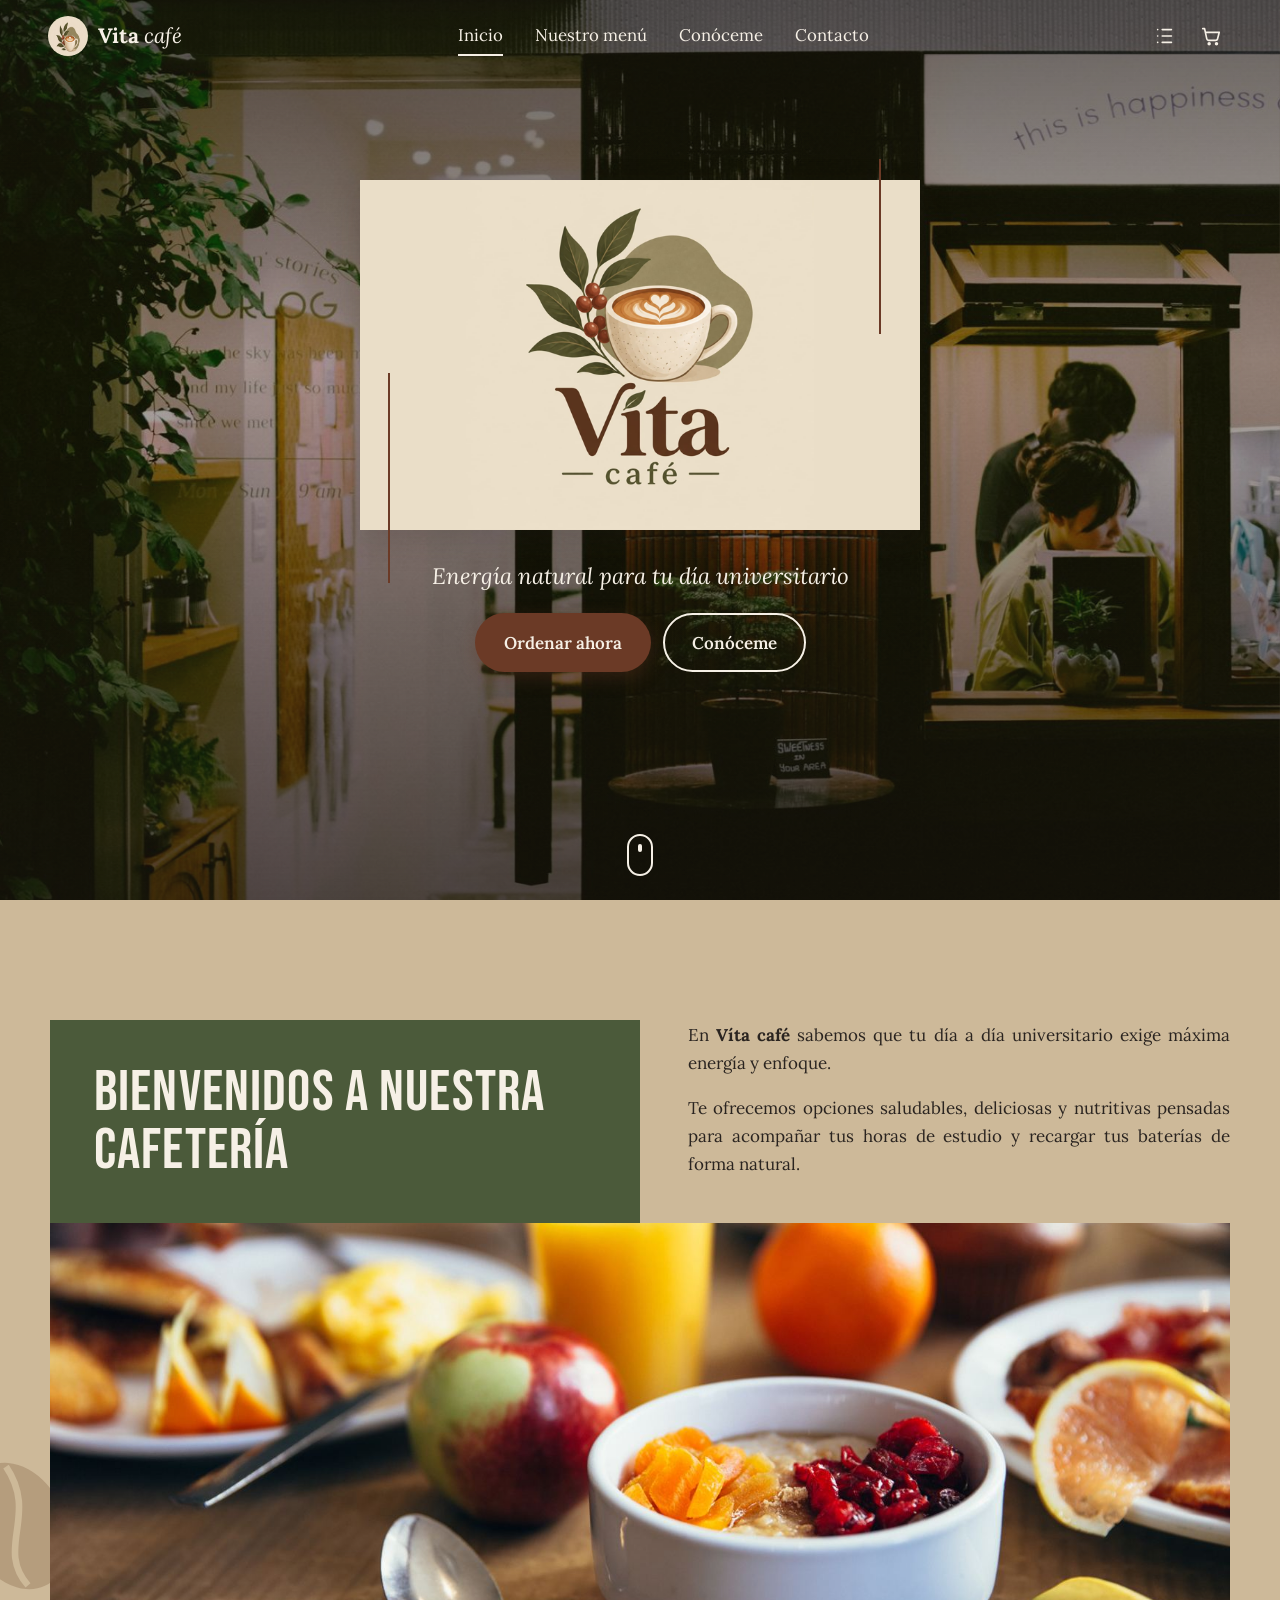
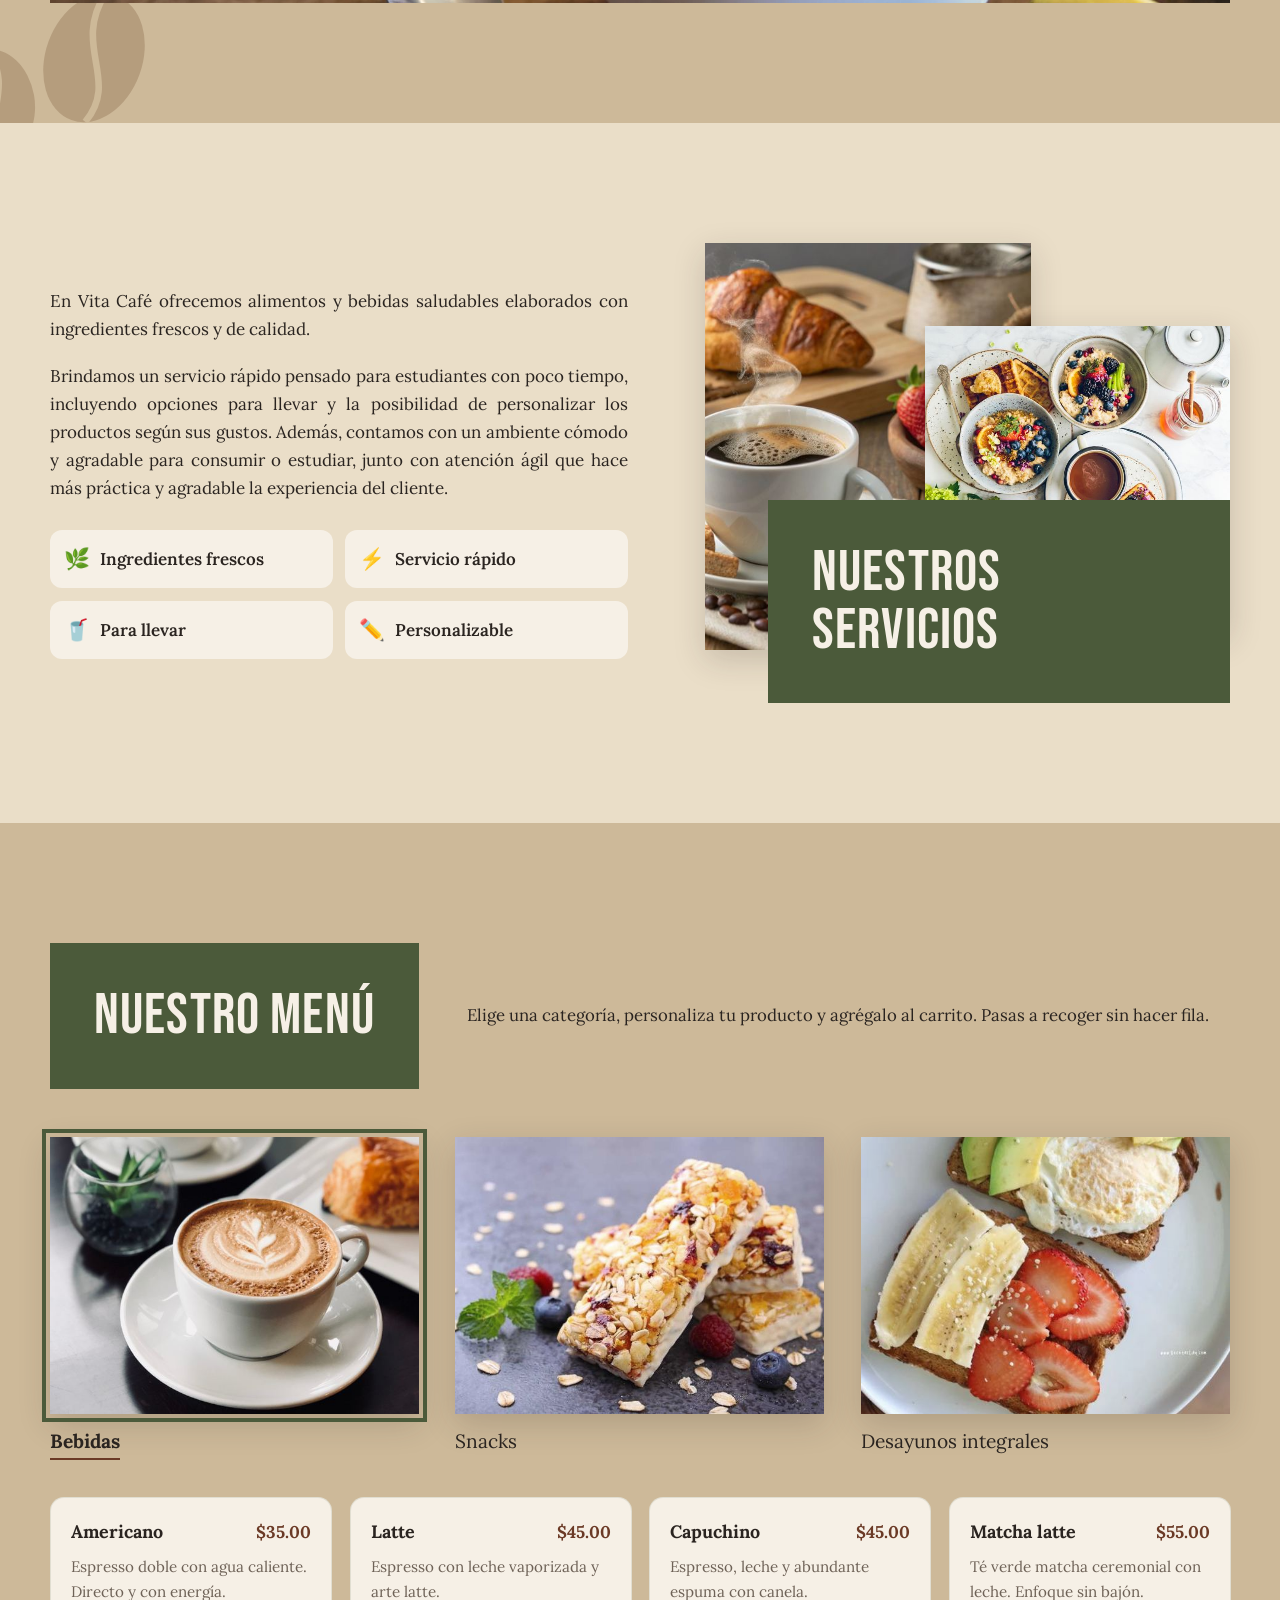
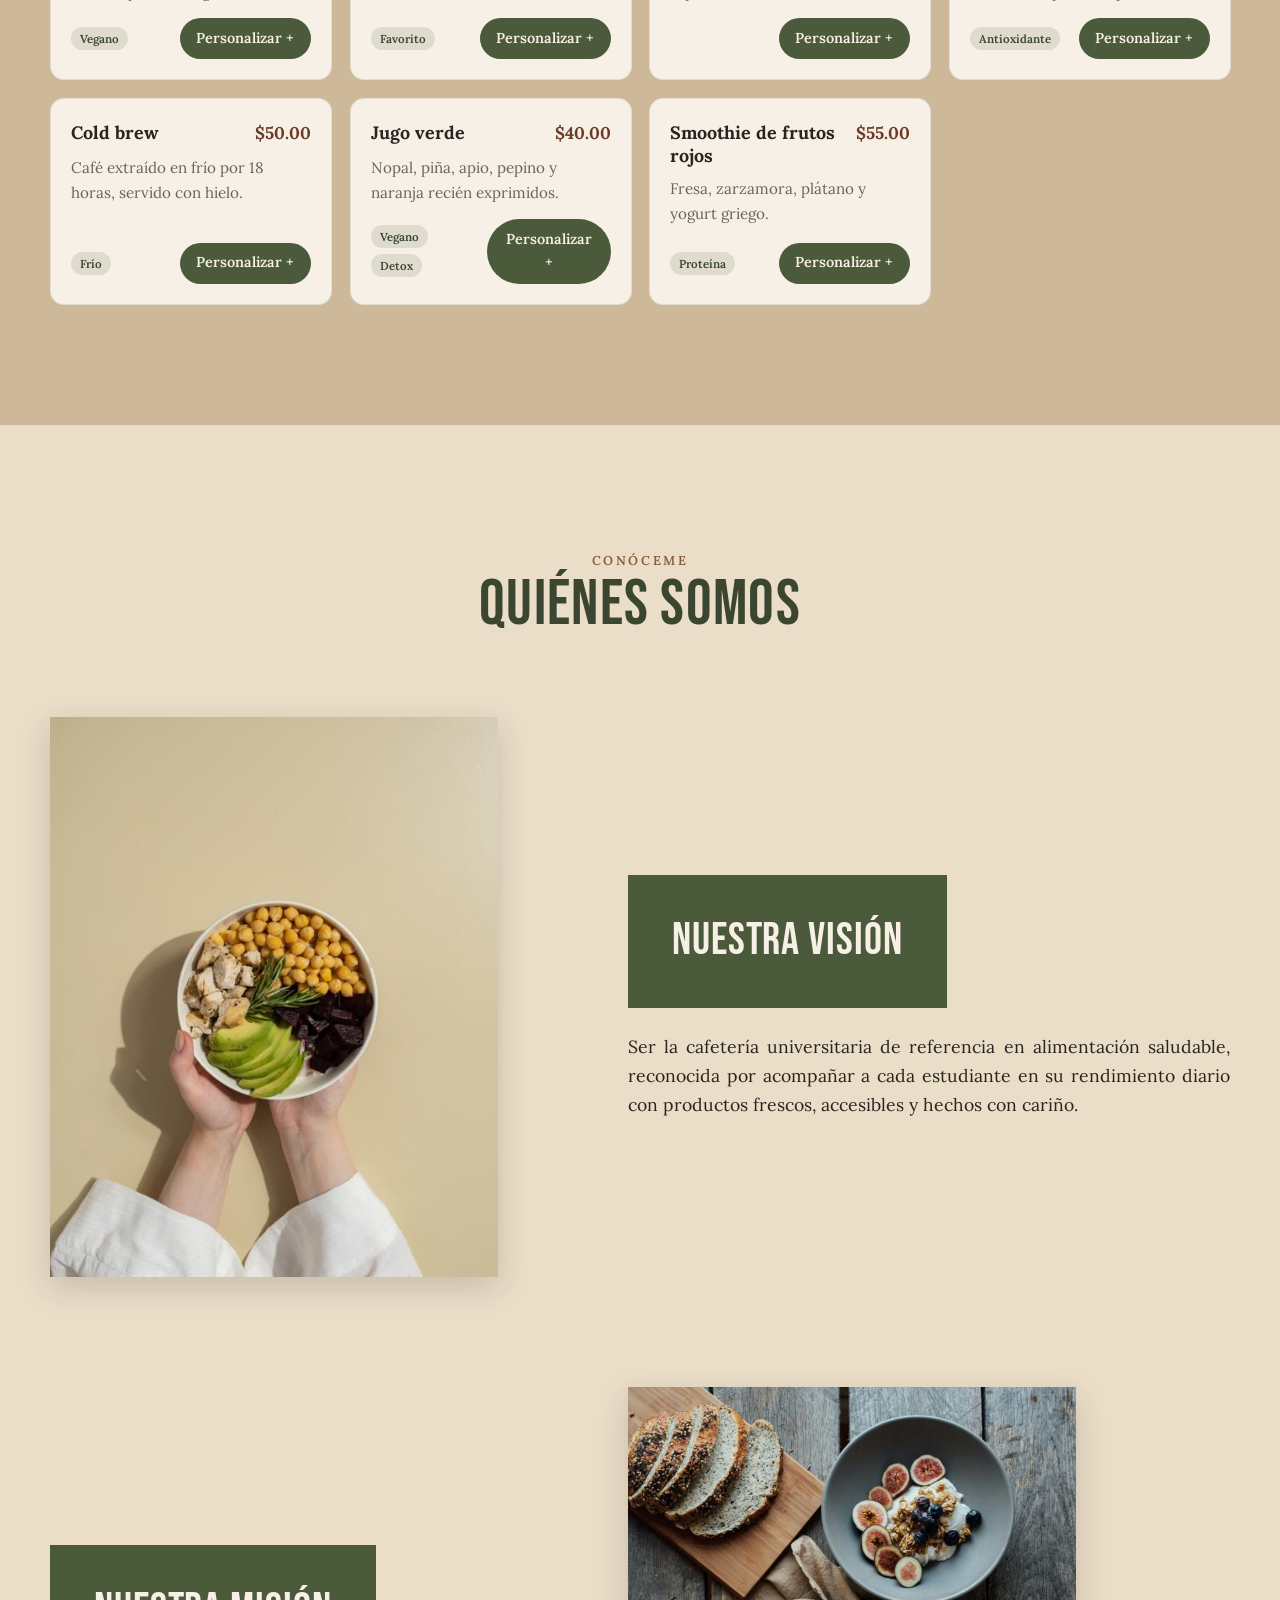
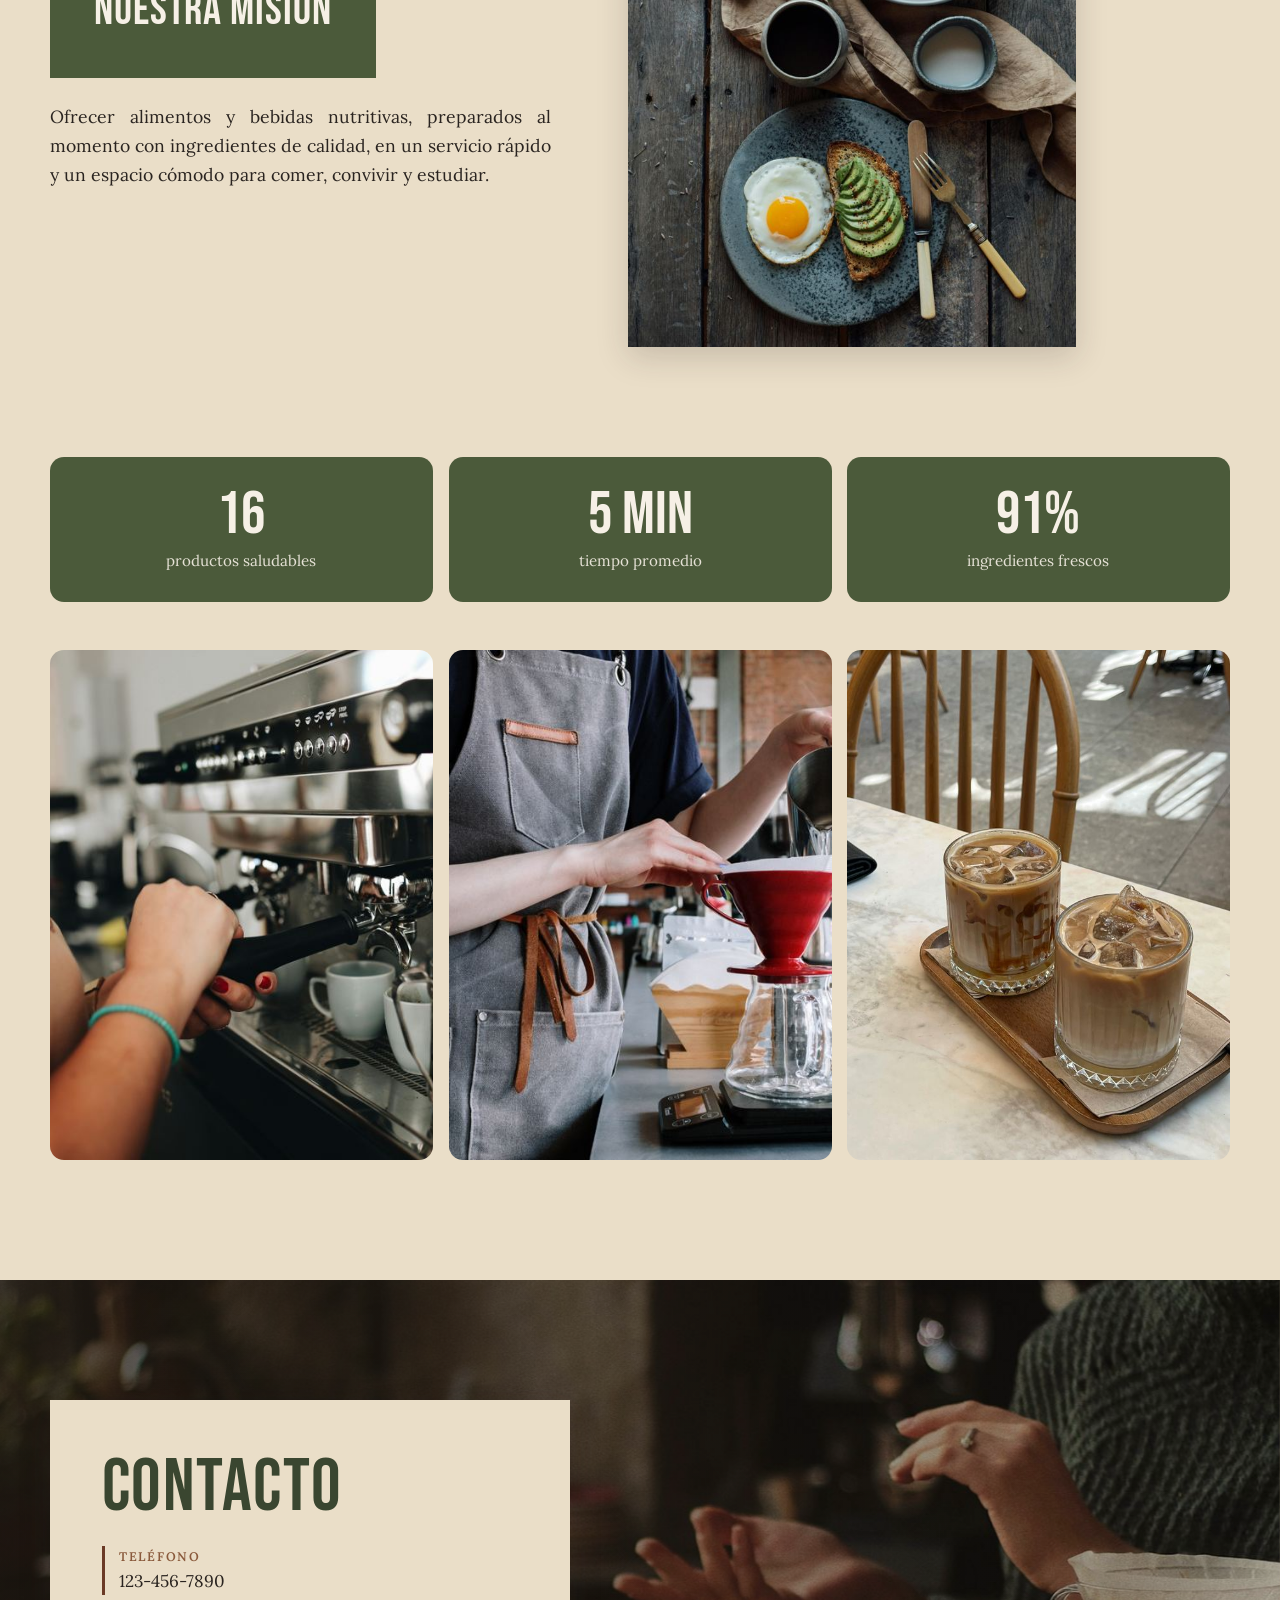
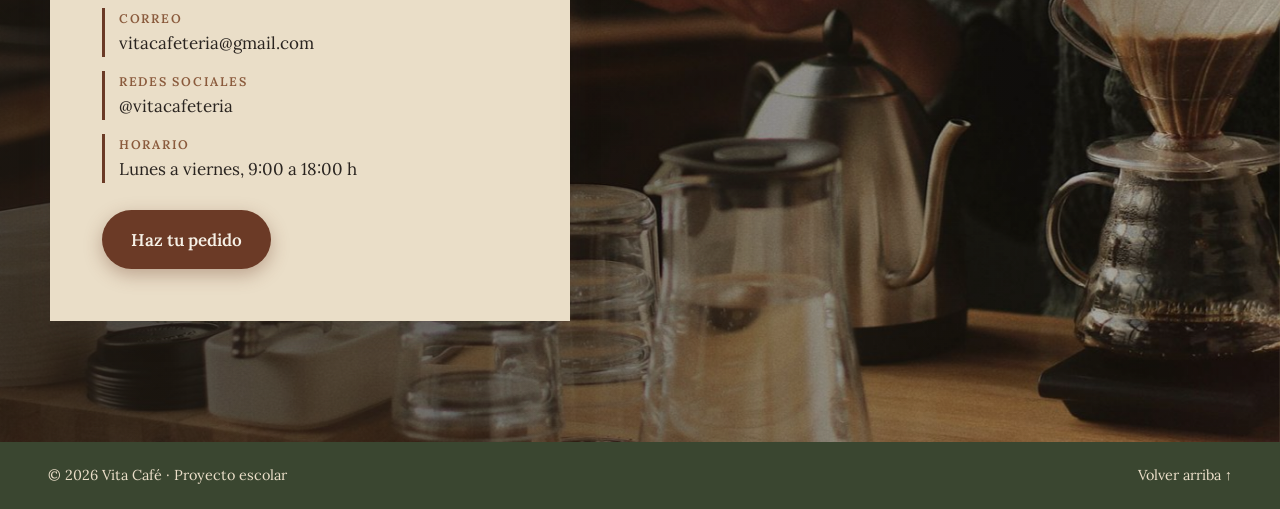
==== index.html @ d4613f15 "Sitio web de Vita Café: una página con menú en JSON, carrito simulado y animaciones de scroll Co-Aut" ====
<!doctype html>
<html lang="es">
<head>
  <meta charset="utf-8">
  <meta name="viewport" content="width=device-width, initial-scale=1">
  <title>Vita Café</title>
  <meta name="description" content="Vita Café: alimentos y bebidas saludables para estudiantes universitarios. Ordena en línea y recoge sin filas.">
  <link rel="icon" href="img/logo-icono.png">
  <link rel="preconnect" href="https://fonts.googleapis.com">
  <link rel="preconnect" href="https://fonts.gstatic.com" crossorigin>
  <link href="https://fonts.googleapis.com/css2?family=Bebas+Neue&family=Lora:ital,wght@0,400;0,500;0,600;0,700;1,400&display=swap" rel="stylesheet">
  <link rel="stylesheet" href="css/styles.css">
</head>
<body>

  <!-- Barra de progreso de scroll -->
  <div class="scroll-progress" aria-hidden="true"></div>

  <!-- ============ NAVEGACIÓN ============ -->
  <header class="navbar" id="navbar">
    <a href="#inicio" class="navbar__brand" aria-label="Vita Café, ir al inicio">
      <img src="img/logo-icono.png" alt="" width="40" height="40">
      <span>Vita <em>café</em></span>
    </a>

    <nav class="navbar__menu" id="menu-principal" aria-label="Principal">
      <a href="#inicio" class="nav-link">Inicio</a>
      <a href="#menu" class="nav-link">Nuestro menú</a>
      <a href="#conoceme" class="nav-link">Conóceme</a>
      <a href="#contacto" class="nav-link">Contacto</a>
    </nav>

    <div class="navbar__actions">
      <button class="icon-btn" id="btn-pedidos" aria-label="Mis pedidos" title="Mis pedidos">
        <svg viewBox="0 0 24 24" aria-hidden="true"><path d="M9 5h10M9 12h10M9 19h10M4 5h.01M4 12h.01M4 19h.01"/></svg>
      </button>
      <button class="icon-btn cart-btn" id="btn-carrito" aria-label="Abrir carrito" title="Carrito">
        <svg viewBox="0 0 24 24" aria-hidden="true"><path d="M3 4h2l2.4 11.2a2 2 0 0 0 2 1.6h7.7a2 2 0 0 0 2-1.5L21 8H6"/><circle cx="10" cy="20.5" r="1"/><circle cx="18" cy="20.5" r="1"/></svg>
        <span class="cart-count" id="cart-count">0</span>
      </button>
      <button class="icon-btn navbar__toggle" id="btn-menu" aria-label="Abrir menú" aria-expanded="false" aria-controls="menu-principal">
        <svg viewBox="0 0 24 24" aria-hidden="true"><path d="M4 7h16M4 12h16M4 17h16"/></svg>
      </button>
    </div>
  </header>

  <main>
    <!-- ============ INICIO ============ -->
    <section id="inicio" class="section hero">
      <div class="hero__bg" data-parallax="0.35" style="background-image:url('img/hero.jpg')"></div>
      <div class="hero__overlay"></div>
      <div class="hero__content">
        <div class="hero__card" data-anim="zoom-in">
          <span class="hero__line hero__line--v1"></span>
          <span class="hero__line hero__line--v2"></span>
          <img src="img/logo.png" alt="Vita Café" class="hero__logo" width="500" height="500">
        </div>
        <div class="hero__text" data-anim="fade-up" data-delay="300">
          <p class="hero__tagline">Energía natural para tu día universitario</p>
          <div class="hero__cta">
            <a href="#menu" class="btn btn--primary">Ordenar ahora</a>
            <a href="#conoceme" class="btn btn--ghost">Conóceme</a>
          </div>
        </div>
      </div>
      <a href="#bienvenida" class="hero__scroll" aria-label="Bajar"><span></span></a>
    </section>

    <!-- Bienvenida -->
    <section id="bienvenida" class="section welcome">
      <div class="container welcome__grid">
        <div class="welcome__title block-green" data-anim="fade-right">
          <h2>Bienvenidos a nuestra cafetería</h2>
        </div>
        <div class="welcome__text" data-anim="fade-left" data-delay="150">
          <p>En <strong>Víta café</strong> sabemos que tu día a día universitario exige máxima energía y enfoque.</p>
          <p>Te ofrecemos opciones saludables, deliciosas y nutritivas pensadas para acompañar tus horas de estudio y recargar tus baterías de forma natural.</p>
        </div>
        <div class="welcome__img img-reveal" data-anim="reveal">
          <img src="img/bienvenida.jpg" alt="Desayuno con avena, fruta fresca y jugo de naranja" loading="lazy">
        </div>
      </div>
      <div class="beans beans--left" aria-hidden="true"></div>
    </section>

    <!-- Servicios -->
    <section id="servicios" class="section services">
      <div class="container services__grid">
        <div class="services__text">
          <p data-anim="fade-up">En Vita Café ofrecemos alimentos y bebidas saludables elaborados con ingredientes frescos y de calidad.</p>
          <p data-anim="fade-up" data-delay="120">Brindamos un servicio rápido pensado para estudiantes con poco tiempo, incluyendo opciones para llevar y la posibilidad de personalizar los productos según sus gustos. Además, contamos con un ambiente cómodo y agradable para consumir o estudiar, junto con atención ágil que hace más práctica y agradable la experiencia del cliente.</p>
          <ul class="features" data-stagger>
            <li data-anim="fade-up"><span>🌿</span>Ingredientes frescos</li>
            <li data-anim="fade-up"><span>⚡</span>Servicio rápido</li>
            <li data-anim="fade-up"><span>🥤</span>Para llevar</li>
            <li data-anim="fade-up"><span>✏️</span>Personalizable</li>
          </ul>
        </div>
        <div class="services__media">
          <img src="img/servicios-1.jpg" alt="Café con croissant y fruta" class="services__img services__img--a" data-anim="fade-left" loading="lazy">
          <img src="img/servicios-2.jpg" alt="Mesa con platillos saludables" class="services__img services__img--b" data-anim="fade-up" data-delay="200" loading="lazy">
          <div class="services__title block-green" data-anim="zoom-in" data-delay="350">
            <h2>Nuestros servicios</h2>
          </div>
        </div>
      </div>
    </section>

    <!-- ============ MENÚ ============ -->
    <section id="menu" class="section menu">
      <div class="container">
        <div class="menu__head">
          <div class="block-green menu__title" data-anim="fade-right">
            <h2>Nuestro menú</h2>
          </div>
          <p class="menu__intro" data-anim="fade-left">Elige una categoría, personaliza tu producto y agrégalo al carrito. Pasas a recoger sin hacer fila.</p>
        </div>

        <!-- Tarjetas de categoría (como en el diseño) que también filtran -->
        <div class="categories" role="tablist" aria-label="Categorías del menú" id="categorias"></div>

        <!-- Productos (se generan con JS desde data/menu.json) -->
        <div class="products" id="productos" aria-live="polite"></div>
      </div>
    </section>

    <!-- ============ CONÓCEME ============ -->
    <section id="conoceme" class="section about">
      <div class="container">
        <header class="about__head" data-anim="fade-up">
          <span class="eyebrow">Conóceme</span>
          <h2 class="title-dark">Quiénes somos</h2>
        </header>

        <article class="about__row">
          <div class="about__img img-reveal" data-anim="reveal">
            <img src="img/vision.jpg" alt="Bowl saludable con garbanzos y aguacate" loading="lazy">
          </div>
          <div class="about__card">
            <div class="block-green about__label" data-anim="fade-left"><h3>Nuestra visión</h3></div>
            <p data-anim="fade-up" data-delay="150">Ser la cafetería universitaria de referencia en alimentación saludable, reconocida por acompañar a cada estudiante en su rendimiento diario con productos frescos, accesibles y hechos con cariño.</p>
          </div>
        </article>

        <article class="about__row about__row--reverse">
          <div class="about__img img-reveal" data-anim="reveal">
            <img src="img/mision.jpg" alt="Desayuno con pan integral, huevo y aguacate" loading="lazy">
          </div>
          <div class="about__card">
            <div class="block-green about__label" data-anim="fade-right"><h3>Nuestra misión</h3></div>
            <p data-anim="fade-up" data-delay="150">Ofrecer alimentos y bebidas nutritivas, preparados al momento con ingredientes de calidad, en un servicio rápido y un espacio cómodo para comer, convivir y estudiar.</p>
          </div>
        </article>

        <div class="counters" data-stagger>
          <div class="counter" data-anim="fade-up"><strong data-count="18">0</strong><span>productos saludables</span></div>
          <div class="counter" data-anim="fade-up"><strong data-count="5" data-suffix=" min">0</strong><span>tiempo promedio</span></div>
          <div class="counter" data-anim="fade-up"><strong data-count="100" data-suffix="%">0</strong><span>ingredientes frescos</span></div>
        </div>

        <div class="gallery" data-stagger>
          <img src="img/barista-1.jpg" alt="Barista preparando espresso" data-anim="zoom-in" loading="lazy">
          <img src="img/barista-2.jpg" alt="Café de filtro" data-anim="zoom-in" loading="lazy">
          <img src="img/iced.jpg" alt="Cafés helados" data-anim="zoom-in" loading="lazy">
        </div>
      </div>
    </section>

    <!-- ============ CONTACTO ============ -->
    <section id="contacto" class="section contact">
      <div class="contact__bg" data-parallax="0.2" style="background-image:url('img/contacto.jpg')"></div>
      <div class="contact__overlay"></div>
      <div class="container contact__inner">
        <div class="contact__card" data-anim="fade-up">
          <h2>Contacto</h2>
          <ul class="contact__list" data-stagger>
            <li data-anim="fade-right"><span>Teléfono</span><a href="tel:1234567890">123-456-7890</a></li>
            <li data-anim="fade-right"><span>Correo</span><a href="mailto:vitacafeteria@gmail.com">vitacafeteria@gmail.com</a></li>
            <li data-anim="fade-right"><span>Redes sociales</span>@vitacafeteria</li>
            <li data-anim="fade-right"><span>Horario</span>Lunes a viernes, 9:00 a 18:00 h</li>
          </ul>
          <a href="#menu" class="btn btn--primary" data-anim="fade-up">Haz tu pedido</a>
        </div>
      </div>
    </section>
  </main>

  <footer class="footer">
    <p>© <span id="anio"></span> Vita Café · Proyecto escolar</p>
    <a href="#inicio" class="footer__top">Volver arriba ↑</a>
  </footer>

  <!-- ============ CARRITO (panel lateral) ============ -->
  <div class="backdrop" id="backdrop" hidden></div>

  <aside class="drawer" id="carrito" aria-label="Carrito" aria-hidden="true">
    <div class="drawer__head">
      <h2>Tu pedido</h2>
      <button class="icon-btn" data-close aria-label="Cerrar carrito">✕</button>
    </div>
    <div class="drawer__body" id="cart-items"></div>
    <div class="drawer__foot">
      <div class="total-row"><span>Total</span><strong id="cart-total">$0.00</strong></div>
      <button class="btn btn--primary btn--block" id="btn-checkout" disabled>Continuar</button>
    </div>
  </aside>

  <!-- Historial de pedidos -->
  <aside class="drawer" id="pedidos" aria-label="Mis pedidos" aria-hidden="true">
    <div class="drawer__head">
      <h2>Mis pedidos</h2>
      <button class="icon-btn" data-close aria-label="Cerrar">✕</button>
    </div>
    <div class="drawer__body" id="orders-list"></div>
    <div class="drawer__foot">
      <button class="btn btn--ghost-dark btn--block" id="btn-borrar-historial">Borrar historial</button>
    </div>
  </aside>

  <!-- ============ MODALES ============ -->
  <!-- Personalizar producto -->
  <dialog class="modal" id="modal-producto">
    <form method="dialog" class="modal__inner" id="form-producto"></form>
  </dialog>

  <!-- Checkout -->
  <dialog class="modal" id="modal-checkout">
    <form class="modal__inner" id="form-checkout" novalidate>
      <div class="modal__head">
        <h2>Confirmar pedido</h2>
        <button type="button" class="icon-btn" data-close-modal aria-label="Cerrar">✕</button>
      </div>
      <label class="field">Nombre
        <input name="cliente" required maxlength="40" placeholder="¿A nombre de quién?" autocomplete="given-name">
      </label>
      <label class="field">Matrícula (opcional)
        <input name="matricula" maxlength="15" placeholder="Ej. A01234567">
      </label>
      <fieldset class="field">
        <legend>¿Cómo lo quieres?</legend>
        <div class="chips">
          <label class="chip"><input type="radio" name="modalidad" value="Para llevar" checked><span>Para llevar</span></label>
          <label class="chip"><input type="radio" name="modalidad" value="Comer aquí"><span>Comer aquí</span></label>
        </div>
      </fieldset>
      <label class="field">Hora de recogida
        <select name="hora" id="select-hora"></select>
      </label>
      <fieldset class="field">
        <legend>Pago</legend>
        <div class="chips">
          <label class="chip"><input type="radio" name="pago" value="Efectivo en caja" checked><span>Efectivo en caja</span></label>
          <label class="chip"><input type="radio" name="pago" value="Tarjeta en caja"><span>Tarjeta en caja</span></label>
        </div>
      </fieldset>
      <div class="summary" id="checkout-summary"></div>
      <p class="hint">Simulación: no se cobra nada ni se envía a ningún servidor. El pedido se guarda en tu navegador.</p>
      <button class="btn btn--primary btn--block" type="submit">Enviar pedido</button>
    </form>
  </dialog>

  <!-- Ticket -->
  <dialog class="modal" id="modal-ticket">
    <div class="modal__inner ticket" id="ticket"></div>
  </dialog>

  <!-- Toast -->
  <div class="toast" id="toast" role="status" aria-live="polite"></div>

  <script src="js/store.js"></script>
  <script src="js/animations.js"></script>
  <script src="js/app.js"></script>
</body>
</html>
---- css/styles.css ----
/* =========================================================
   VITA CAFÉ · estilos
   Paleta tomada del diseño: beige, verde olivo y café
   ========================================================= */
:root {
  --beige: #cdb999;
  --beige-light: #eadec8;
  --cream: #f6f0e6;
  --green: #4b5a3a;
  --green-dark: #3a4630;
  --brown: #6b3a26;
  --brown-soft: #8a5a3c;
  --ink: #2a2420;
  --muted: #6e6257;
  --white: #fff;

  --font-title: "Bebas Neue", "Oswald", Impact, sans-serif;
  --font-body: "Lora", Georgia, serif;

  --radius: 14px;
  --shadow: 0 10px 30px rgba(42, 36, 32, .18);
  --nav-h: 72px;
  --ease: cubic-bezier(.22, .9, .3, 1);
}

*, *::before, *::after { box-sizing: border-box; }
html { scroll-behavior: smooth; scroll-padding-top: 60px; }
body {
  margin: 0;
  font-family: var(--font-body);
  font-size: 17px;
  line-height: 1.65;
  color: var(--ink);
  background: var(--beige);
  overflow-x: hidden;
}
body.no-scroll { overflow: hidden; }
img { max-width: 100%; display: block; }
a { color: inherit; }
h1, h2, h3 { font-family: var(--font-title); font-weight: 400; letter-spacing: .02em; line-height: 1; margin: 0; }
button, input, select { font: inherit; color: inherit; }

.container { width: min(1180px, 100% - 32px); margin-inline: auto; }
.section { position: relative; overflow-x: clip; padding: clamp(64px, 10vw, 120px) 0; }

/* Bloque verde con título (elemento recurrente del diseño) */
.block-green {
  background: var(--green);
  color: var(--cream);
  padding: clamp(24px, 4vw, 44px);
}
.block-green h2 { font-size: clamp(2.4rem, 5vw, 3.6rem); }
.block-green h3 { font-size: clamp(2rem, 4vw, 2.8rem); }

.eyebrow { font-size: .8rem; letter-spacing: .2em; text-transform: uppercase; color: var(--brown-soft); font-weight: 600; }
.title-dark { font-size: clamp(2.6rem, 6vw, 4rem); color: var(--green-dark); }

/* ---------- Botones ---------- */
.btn {
  display: inline-flex; align-items: center; justify-content: center; gap: .4em;
  padding: .8em 1.6em; border-radius: 999px; border: 2px solid transparent;
  font-weight: 600; text-decoration: none; cursor: pointer;
  transition: transform .25s var(--ease), background .25s, color .25s, box-shadow .25s;
}
.btn:hover { transform: translateY(-2px); }
.btn:active { transform: translateY(0); }
.btn:disabled { opacity: .45; cursor: not-allowed; transform: none; }
.btn--primary { background: var(--brown); color: var(--cream); box-shadow: 0 6px 18px rgba(107, 58, 38, .35); }
.btn--primary:hover { background: #5a2f1e; }
.btn--ghost { border-color: var(--cream); color: var(--cream); }
.btn--ghost:hover { background: var(--cream); color: var(--ink); }
.btn--ghost-dark { border-color: var(--green); color: var(--green); background: transparent; }
.btn--ghost-dark:hover { background: var(--green); color: var(--cream); }
.btn--small { padding: .45em 1em; font-size: .9rem; background: var(--green); color: var(--cream); }
.btn--small:hover { background: var(--green-dark); }
.btn--block { width: 100%; }

.icon-btn {
  position: relative; display: grid; place-items: center;
  width: 42px; height: 42px; border-radius: 50%;
  background: transparent; border: 0; cursor: pointer; color: inherit; font-size: 1.1rem;
  transition: background .2s;
}
.icon-btn:hover { background: rgba(255, 255, 255, .15); }
.icon-btn svg { width: 22px; height: 22px; fill: none; stroke: currentColor; stroke-width: 1.8; stroke-linecap: round; stroke-linejoin: round; }

/* ---------- Barra de progreso ---------- */
.scroll-progress {
  position: fixed; inset: 0 0 auto 0; height: 3px; z-index: 60;
  background: linear-gradient(90deg, var(--green), var(--brown));
  transform-origin: left; transform: scaleX(0);
}

/* =========================================================
   NAVBAR
   ========================================================= */
.navbar {
  position: fixed; inset: 0 0 auto 0; z-index: 50; height: var(--nav-h);
  display: flex; align-items: center; justify-content: space-between; gap: 16px;
  padding: 0 clamp(16px, 4vw, 48px);
  color: var(--cream);
  transition: background .35s, box-shadow .35s, height .35s;
}
.navbar.is-scrolled {
  background: rgba(58, 70, 48, .94);
  backdrop-filter: blur(8px);
  box-shadow: 0 4px 20px rgba(0, 0, 0, .15);
  --nav-h: 62px;
}
.navbar__brand { display: flex; align-items: center; gap: 10px; text-decoration: none; font-family: var(--font-body); font-weight: 700; font-size: 1.3rem; }
.navbar__brand img { border-radius: 50%; background: var(--beige-light); padding: 2px; }
.navbar__brand em { font-weight: 400; }
.navbar__menu { display: flex; gap: clamp(12px, 2.5vw, 36px); }
.nav-link { position: relative; text-decoration: none; font-size: 1.05rem; padding: 6px 0; }
.nav-link::after {
  content: ""; position: absolute; left: 0; right: 0; bottom: 0; height: 2px;
  background: currentColor; transform: scaleX(0); transform-origin: right;
  transition: transform .35s var(--ease);
}
.nav-link:hover::after, .nav-link.is-active::after { transform: scaleX(1); transform-origin: left; }
.navbar__actions { display: flex; align-items: center; gap: 4px; }
.navbar__toggle { display: none; }

.cart-count {
  position: absolute; top: 2px; right: 0; min-width: 19px; height: 19px; padding: 0 5px;
  border-radius: 10px; background: var(--brown); color: var(--cream);
  font: 700 .72rem/19px system-ui, sans-serif; text-align: center;
  transition: transform .3s var(--ease);
}
.cart-count.is-empty { transform: scale(0); }
.cart-btn.bump { animation: bump .5s var(--ease); }
@keyframes bump { 30% { transform: scale(1.25) rotate(-8deg); } 60% { transform: scale(.95) rotate(4deg); } }

/* =========================================================
   INICIO / HERO
   ========================================================= */
.hero { min-height: 100svh; display: grid; place-items: center; overflow: hidden; padding-top: var(--nav-h); }
.hero__bg { position: absolute; inset: -10% 0; background-size: cover; background-position: center; will-change: transform; }
.hero__overlay { position: absolute; inset: 0; background: linear-gradient(180deg, rgba(20, 16, 12, .65), rgba(20, 16, 12, .35) 40%, rgba(20, 16, 12, .7)); }
.hero__content { position: relative; z-index: 1; display: grid; justify-items: center; gap: 28px; padding: 0 16px; text-align: center; }
.hero__card {
  position: relative; background: var(--beige-light);
  width: min(560px, 88vw); aspect-ratio: 16 / 10;
  display: grid; place-items: center; box-shadow: var(--shadow);
}
.hero__logo { width: 62%; height: auto; }
.hero__line { position: absolute; width: 2px; background: var(--brown); }
.hero__line--v1 { left: 5%; top: 55%; height: 60%; }
.hero__line--v2 { right: 7%; top: -6%; height: 50%; }
.hero__tagline { color: var(--cream); font-size: clamp(1.1rem, 2.4vw, 1.4rem); font-style: italic; margin: 0 0 18px; }
.hero__cta { display: flex; flex-wrap: wrap; gap: 12px; justify-content: center; }
.hero__scroll {
  position: absolute; bottom: 24px; left: 50%; translate: -50% 0; z-index: 1;
  width: 26px; height: 42px; border: 2px solid var(--cream); border-radius: 14px;
}
.hero__scroll span {
  position: absolute; left: 50%; top: 8px; width: 4px; height: 8px; margin-left: -2px;
  border-radius: 2px; background: var(--cream); animation: scrollDot 1.8s infinite;
}
@keyframes scrollDot { 0% { opacity: 0; transform: translateY(0); } 30% { opacity: 1; } 100% { opacity: 0; transform: translateY(14px); } }

/* =========================================================
   BIENVENIDA
   ========================================================= */
.welcome { overflow: hidden; }
.welcome__grid { display: grid; grid-template-columns: 1fr 1fr; align-items: end; position: relative; z-index: 1; }
.welcome__title { align-self: stretch; display: flex; align-items: center; }
.welcome__text { padding: 0 0 28px clamp(20px, 4vw, 48px); text-align: justify; }
.welcome__text p { margin: 0 0 1em; }
.welcome__img { grid-column: 1 / -1; height: clamp(220px, 32vw, 380px); }
.welcome__img img { width: 100%; height: 100%; object-fit: cover; }

/* Granos de café decorativos (SVG en línea) */
.beans {
  position: absolute; width: 220px; height: 320px; opacity: .35; pointer-events: none;
  background: url("data:image/svg+xml,%3Csvg xmlns='http://www.w3.org/2000/svg' viewBox='0 0 100 140'%3E%3Cg fill='%238a6a4c'%3E%3Cellipse cx='35' cy='35' rx='22' ry='30' transform='rotate(-25 35 35)'/%3E%3Cellipse cx='70' cy='95' rx='22' ry='30' transform='rotate(20 70 95)'/%3E%3Cellipse cx='25' cy='115' rx='18' ry='24' transform='rotate(-10 25 115)'/%3E%3C/g%3E%3Cg stroke='%23cdb999' stroke-width='3' fill='none'%3E%3Cpath d='M30 8 C45 30 25 45 40 62'/%3E%3Cpath d='M75 66 C60 90 82 105 66 124'/%3E%3Cpath d='M22 92 C34 110 18 122 28 138'/%3E%3C/g%3E%3C/svg%3E") no-repeat center / contain;
}
.beans--left { left: -60px; bottom: -40px; }

/* =========================================================
   SERVICIOS
   ========================================================= */
.services { background: var(--beige-light); }
.services__grid { display: grid; grid-template-columns: 1.1fr 1fr; gap: clamp(32px, 6vw, 80px); align-items: center; }
.services__text p { margin: 0 0 1.1em; text-align: justify; }
.features { list-style: none; padding: 0; margin: 28px 0 0; display: grid; grid-template-columns: repeat(2, 1fr); gap: 12px; }
.features li { display: flex; align-items: center; gap: 10px; background: var(--cream); border-radius: 12px; padding: 12px 14px; font-weight: 600; }
.features span { font-size: 1.3rem; }
.services__media { position: relative; min-height: 460px; }
.services__img { position: absolute; object-fit: cover; box-shadow: var(--shadow); }
.services__img--a { width: 62%; aspect-ratio: 4 / 5; top: 0; left: 0; }
.services__img--b { width: 58%; aspect-ratio: 1; right: 0; top: 18%; }
.services__title { position: absolute; left: 12%; bottom: 0; z-index: 2; }

/* =========================================================
   MENÚ
   ========================================================= */
.menu__head { display: flex; flex-wrap: wrap; align-items: center; gap: 24px 48px; margin-bottom: 48px; }
.menu__intro { flex: 1 1 280px; margin: 0; font-size: 1.05rem; }

.categories { display: grid; grid-template-columns: repeat(3, 1fr); gap: clamp(16px, 3vw, 36px); margin-bottom: 40px; }
.category {
  background: none; border: 0; padding: 0; cursor: pointer; text-align: left;
  display: grid; gap: 12px;
}
.category__img { display: block; overflow: hidden; aspect-ratio: 4 / 3; box-shadow: var(--shadow); outline: 4px solid transparent; outline-offset: 4px; transition: outline-color .3s; }
.category__img img { width: 100%; height: 100%; object-fit: cover; transition: transform .6s var(--ease), filter .4s; filter: saturate(.85); }
.category:hover .category__img img { transform: scale(1.07); filter: none; }
.category__name { font-size: 1.2rem; position: relative; justify-self: start; }
.category__name::after { content: ""; position: absolute; left: 0; bottom: -2px; height: 2px; width: 100%; background: var(--brown); transform: scaleX(0); transform-origin: left; transition: transform .35s var(--ease); }
.category.is-active .category__img { outline-color: var(--green); }
.category.is-active .category__img img { filter: none; }
.category.is-active .category__name { font-weight: 700; }
.category.is-active .category__name::after { transform: scaleX(1); }

.products { display: grid; grid-template-columns: repeat(auto-fill, minmax(280px, 1fr)); gap: 18px; }
.product {
  background: var(--cream); border-radius: var(--radius); padding: 20px;
  display: flex; flex-direction: column; gap: 8px;
  border: 1px solid rgba(75, 90, 58, .12);
  transition: transform .3s var(--ease), box-shadow .3s;
}
.product:hover { transform: translateY(-4px); box-shadow: var(--shadow); }
.product__top { display: flex; justify-content: space-between; align-items: baseline; gap: 12px; }
.product h3 { font-family: var(--font-body); font-weight: 700; font-size: 1.12rem; letter-spacing: 0; line-height: 1.3; }
.product__price { font-weight: 700; color: var(--brown); white-space: nowrap; }
.product p { margin: 0; color: var(--muted); font-size: .95rem; flex: 1; }
.product__foot { display: flex; justify-content: space-between; align-items: center; gap: 10px; margin-top: 6px; }
.menu-error { grid-column: 1 / -1; background: var(--cream); border-left: 4px solid var(--brown); border-radius: var(--radius); padding: 20px 24px; }
.menu-error p { margin: 6px 0 0; color: var(--muted); }
.menu-error code { background: var(--beige-light); padding: 1px 6px; border-radius: 4px; }
.tags { display: flex; flex-wrap: wrap; gap: 6px; }
.tag { font-size: .72rem; padding: 2px 9px; border-radius: 999px; background: rgba(75, 90, 58, .13); color: var(--green-dark); font-weight: 600; }

/* =========================================================
   CONÓCEME
   ========================================================= */
.about { background: var(--beige-light); overflow: hidden; }
.about__head { text-align: center; margin-bottom: clamp(40px, 7vw, 80px); }
.about__row { display: grid; grid-template-columns: 1fr 1.2fr; align-items: center; gap: clamp(28px, 6vw, 80px); margin-bottom: clamp(56px, 9vw, 110px); }
.about__row--reverse .about__img { order: 2; }
.about__img { aspect-ratio: 4 / 5; max-height: 560px; box-shadow: var(--shadow); }
.about__img img { width: 100%; height: 100%; object-fit: cover; }
.about__label { display: inline-block; margin-bottom: 24px; }
.about__card p { margin: 0; font-size: 1.1rem; text-align: justify; }

.counters { display: grid; grid-template-columns: repeat(3, 1fr); gap: 16px; margin-bottom: 48px; }
.counter { background: var(--green); color: var(--cream); padding: 28px 16px; text-align: center; border-radius: var(--radius); }
.counter strong { display: block; font-family: var(--font-title); font-weight: 400; font-size: clamp(2.6rem, 6vw, 3.8rem); line-height: 1; }
.counter span { font-size: .95rem; opacity: .9; }

.gallery { display: grid; grid-template-columns: repeat(3, 1fr); gap: 16px; }
.gallery img { width: 100%; aspect-ratio: 3 / 4; object-fit: cover; border-radius: var(--radius); transition: transform .5s var(--ease); }
.gallery img:hover { transform: scale(1.03) rotate(-.6deg); }

/* =========================================================
   CONTACTO
   ========================================================= */
.contact { overflow: hidden; min-height: 80vh; display: grid; align-items: center; }
.contact__bg { position: absolute; inset: -15% 0; background-size: cover; background-position: center; will-change: transform; }
.contact__overlay { position: absolute; inset: 0; background: linear-gradient(90deg, rgba(30, 24, 18, .75), rgba(30, 24, 18, .2)); }
.contact__inner { position: relative; z-index: 1; }
.contact__card { background: var(--beige-light); max-width: 520px; padding: clamp(28px, 5vw, 52px); box-shadow: var(--shadow); }
.contact__card h2 { font-size: clamp(3rem, 7vw, 4.6rem); color: var(--green-dark); margin-bottom: 20px; }
.contact__list { list-style: none; padding: 0; margin: 0 0 28px; display: grid; gap: 14px; }
.contact__list li { display: grid; border-left: 3px solid var(--brown); padding-left: 14px; }
.contact__list span { font-size: .78rem; letter-spacing: .14em; text-transform: uppercase; color: var(--brown-soft); font-weight: 600; }
.contact__list a { text-decoration: none; }
.contact__list a:hover { text-decoration: underline; }

.footer { background: var(--green-dark); color: var(--beige-light); display: flex; flex-wrap: wrap; justify-content: space-between; gap: 8px; padding: 22px clamp(16px, 4vw, 48px); font-size: .9rem; }
.footer p { margin: 0; }
.footer__top { text-decoration: none; }

/* =========================================================
   PANELES LATERALES (carrito / pedidos)
   ========================================================= */
.backdrop { position: fixed; inset: 0; z-index: 70; background: rgba(20, 16, 12, .5); animation: fadeIn .3s; }
.drawer {
  position: fixed; top: 0; right: 0; bottom: 0; z-index: 80;
  width: min(420px, 100%); background: var(--cream);
  display: flex; flex-direction: column;
  transform: translateX(100%); visibility: hidden;
  transition: transform .45s var(--ease), visibility 0s .45s;
  box-shadow: -10px 0 40px rgba(0, 0, 0, .2);
}
.drawer.is-open { transform: none; visibility: visible; transition: transform .45s var(--ease); }
.drawer__head { display: flex; justify-content: space-between; align-items: center; padding: 18px 20px; background: var(--green); color: var(--cream); }
.drawer__head h2 { font-size: 2rem; }
.drawer__body { flex: 1; overflow-y: auto; padding: 12px 20px; }
.drawer__foot { padding: 18px 20px; border-top: 1px solid rgba(0, 0, 0, .08); display: grid; gap: 14px; }
.total-row { display: flex; justify-content: space-between; font-size: 1.15rem; }

.line { display: flex; justify-content: space-between; gap: 12px; padding: 14px 0; border-bottom: 1px dashed rgba(0, 0, 0, .12); animation: slideIn .35s var(--ease); }
.line__info { display: grid; gap: 2px; }
.line__info small { color: var(--muted); font-size: .82rem; line-height: 1.35; }
.line__note { font-style: italic; }
.line__price { font-weight: 700; color: var(--brown); margin-top: 4px; }

.qty { display: inline-flex; align-items: center; border: 2px solid var(--green); border-radius: 999px; overflow: hidden; align-self: center; }
.qty button { width: 38px; height: 38px; border: 0; background: transparent; cursor: pointer; font-size: 1.2rem; color: var(--green); }
.qty button:hover { background: rgba(75, 90, 58, .12); }
.qty output { min-width: 28px; text-align: center; font-weight: 700; }
.qty--sm button { width: 30px; height: 30px; font-size: 1rem; }

.empty { text-align: center; padding: 48px 12px; color: var(--muted); display: grid; justify-items: center; gap: 8px; }
.empty img { width: 90px; opacity: .7; }

.order {
  width: 100%; display: flex; justify-content: space-between; gap: 10px; text-align: left;
  background: var(--white); border: 1px solid rgba(0, 0, 0, .07); border-radius: 12px;
  padding: 14px; margin: 10px 0; cursor: pointer; transition: transform .2s;
}
.order:hover { transform: translateX(-3px); }
.order small { display: block; color: var(--muted); font-size: .8rem; }
.order__right { display: grid; justify-items: end; gap: 4px; font-weight: 700; }
.status { font-size: .72rem; padding: 2px 9px; border-radius: 999px; font-weight: 700; }
.status--recibido { background: #efe3c8; color: #7a5a14; }
.status--preparando { background: #f3d9c9; color: var(--brown); }
.status--listo { background: #dbe6cc; color: var(--green-dark); }

/* =========================================================
   MODALES
   ========================================================= */
.modal {
  border: 0; padding: 0; border-radius: 18px; width: min(520px, calc(100% - 24px));
  max-height: calc(100svh - 32px); background: var(--cream); color: var(--ink);
  box-shadow: var(--shadow);
}
.modal[open] { animation: popIn .4s var(--ease); }
.modal::backdrop { background: rgba(20, 16, 12, .55); backdrop-filter: blur(2px); }
.modal__inner { padding: 24px; display: grid; gap: 16px; }
.modal__head { display: flex; justify-content: space-between; align-items: flex-start; gap: 12px; }
.modal__head h2 { font-size: 2.3rem; color: var(--green-dark); }
.modal__head .icon-btn:hover { background: rgba(0, 0, 0, .06); }
.modal__desc { margin: -8px 0 0; color: var(--muted); }

.field { display: grid; gap: 6px; font-weight: 600; font-size: .95rem; border: 0; padding: 0; margin: 0; }
.field legend { padding: 0; margin-bottom: 6px; }
.field input, .field select {
  font-weight: 400; padding: 11px 14px; border-radius: 10px;
  border: 1.5px solid rgba(75, 90, 58, .3); background: var(--white);
}
.field input:focus, .field select:focus { outline: none; border-color: var(--green); box-shadow: 0 0 0 3px rgba(75, 90, 58, .2); }
.field input.is-invalid { border-color: #b3412b; animation: shake .4s; }

.chips { display: flex; flex-wrap: wrap; gap: 8px; }
.chip input { position: absolute; opacity: 0; pointer-events: none; }
.chip span {
  display: inline-block; padding: 7px 14px; border-radius: 999px; cursor: pointer; font-weight: 500;
  border: 1.5px solid rgba(75, 90, 58, .35); background: var(--white); transition: background .2s, color .2s, border-color .2s;
}
.chip span small { opacity: .75; }
.chip input:checked + span { background: var(--green); border-color: var(--green); color: var(--cream); }
.chip input:focus-visible + span { box-shadow: 0 0 0 3px rgba(75, 90, 58, .3); }

.qty-row { display: flex; justify-content: space-between; align-items: center; gap: 12px; flex-wrap: wrap; position: sticky; bottom: -24px; background: var(--cream); padding: 12px 0 0; }

.summary { background: var(--white); border-radius: 12px; padding: 14px 16px; display: grid; gap: 6px; font-size: .95rem; }
.summary div { display: flex; justify-content: space-between; gap: 10px; }
.summary__total { border-top: 1px dashed rgba(0, 0, 0, .15); padding-top: 8px; margin-top: 4px; font-weight: 700; font-size: 1.05rem; }
.hint { margin: 0; font-size: .82rem; color: var(--muted); font-style: italic; }

/* Ticket */
.ticket__folio { text-align: center; background: var(--green); color: var(--cream); border-radius: 14px; padding: 18px; display: grid; gap: 2px; }
.ticket__folio span { font-size: .8rem; letter-spacing: .2em; text-transform: uppercase; opacity: .8; }
.ticket__folio strong { font-family: var(--font-title); font-weight: 400; font-size: 3.4rem; line-height: 1; letter-spacing: .06em; }
.ticket__folio small { opacity: .9; }
.ticket__actions { display: flex; flex-wrap: wrap; gap: 10px; justify-content: flex-end; }

.stepper { list-style: none; margin: 0; padding: 0; display: grid; grid-template-columns: repeat(3, 1fr); position: relative; counter-reset: s; }
.stepper li { position: relative; text-align: center; font-size: .8rem; color: var(--muted); padding-top: 38px; counter-increment: s; }
.stepper li::before {
  content: counter(s); position: absolute; top: 0; left: 50%; translate: -50% 0; z-index: 1;
  width: 30px; height: 30px; border-radius: 50%; display: grid; place-items: center;
  background: var(--beige-light); border: 2px solid var(--beige); font-weight: 700;
  transition: background .4s, border-color .4s, color .4s;
}
.stepper li + li::after { content: ""; position: absolute; top: 14px; right: 50%; width: 100%; height: 2px; background: var(--beige); }
.stepper li.done { color: var(--green-dark); font-weight: 600; }
.stepper li.done::before { content: "✓"; background: var(--green); border-color: var(--green); color: var(--cream); animation: popIn .4s var(--ease); }
.stepper li.done::after { background: var(--green); }

/* Toast */
.toast {
  position: fixed; left: 50%; bottom: 24px; z-index: 100; translate: -50% 0;
  background: var(--ink); color: var(--cream); padding: 12px 20px; border-radius: 999px;
  box-shadow: var(--shadow); font-size: .95rem; white-space: nowrap;
  opacity: 0; transform: translateY(20px); pointer-events: none;
  transition: opacity .3s, transform .3s var(--ease);
}
.toast.is-show { opacity: 1; transform: none; }

/* =========================================================
   ANIMACIONES DE SCROLL
   (sólo se ocultan si JS cargó: clase .js-anim en <html>)
   ========================================================= */
.js-anim [data-anim] {
  opacity: 0;
  transition: opacity .8s var(--ease), transform .9s var(--ease);
  will-change: opacity, transform;
}
.js-anim [data-anim="fade-up"]    { transform: translateY(40px); }
.js-anim [data-anim="fade-down"]  { transform: translateY(-40px); }
.js-anim [data-anim="fade-left"]  { transform: translateX(60px); }
.js-anim [data-anim="fade-right"] { transform: translateX(-60px); }
.js-anim [data-anim="zoom-in"]    { transform: scale(.88); }
.js-anim [data-anim].is-visible   { opacity: 1; transform: none; }

/* "reveal": una cortina verde se desliza y descubre la foto */
.js-anim [data-anim="reveal"] { opacity: 1; position: relative; overflow: hidden; }
.js-anim [data-anim="reveal"]::after {
  content: ""; position: absolute; inset: 0; background: var(--green);
  transform-origin: right; transition: transform 1.1s var(--ease); transition-delay: inherit;
}
.js-anim [data-anim="reveal"] img { transform: scale(1.25); transition: transform 1.6s var(--ease); }
.js-anim [data-anim="reveal"].is-visible::after { transform: scaleX(0); }
.js-anim [data-anim="reveal"].is-visible img { transform: scale(1); }

@keyframes fadeIn { from { opacity: 0; } }
@keyframes slideIn { from { opacity: 0; transform: translateX(20px); } }
@keyframes popIn { from { opacity: 0; transform: scale(.92); } }
@keyframes shake { 25% { transform: translateX(-6px); } 75% { transform: translateX(6px); } }

@media (prefers-reduced-motion: reduce) {
  html { scroll-behavior: auto; }
  *, *::before, *::after { animation-duration: .01ms !important; transition-duration: .01ms !important; }
}

/* =========================================================
   RESPONSIVE
   ========================================================= */
@media (max-width: 900px) {
  .navbar__toggle { display: grid; }
  .navbar__menu {
    position: fixed; top: 0; left: 0; right: 0; z-index: -1;
    flex-direction: column; gap: 0; padding: calc(var(--nav-h) + 8px) 24px 24px;
    background: var(--green-dark);
    transform: translateY(-100%); transition: transform .45s var(--ease);
  }
  .navbar__menu.is-open { transform: none; }
  .nav-link { padding: 14px 0; border-bottom: 1px solid rgba(255, 255, 255, .1); font-size: 1.15rem; }
  .nav-link::after { display: none; }
  .nav-link.is-active { color: var(--beige); }

  .welcome__grid, .services__grid, .about__row { grid-template-columns: 1fr; }
  .welcome__text { padding: 24px 0; }
  .about__row--reverse .about__img { order: 0; }
  .about__img { aspect-ratio: 16 / 10; }
  .services__media { min-height: 380px; }
}

@media (max-width: 600px) {
  body { font-size: 16px; }
  .navbar__brand span { display: none; }
  .categories { grid-template-columns: repeat(3, 1fr); gap: 10px; }
  .category__name { font-size: .9rem; line-height: 1.2; }
  .features, .counters { grid-template-columns: 1fr; }
  .gallery { grid-template-columns: 1fr 1fr; }
  .gallery img:last-child { display: none; }
  .services__title { left: 0; }
  .modal__inner { padding: 20px; }
  .ticket__actions .btn { flex: 1; }
}
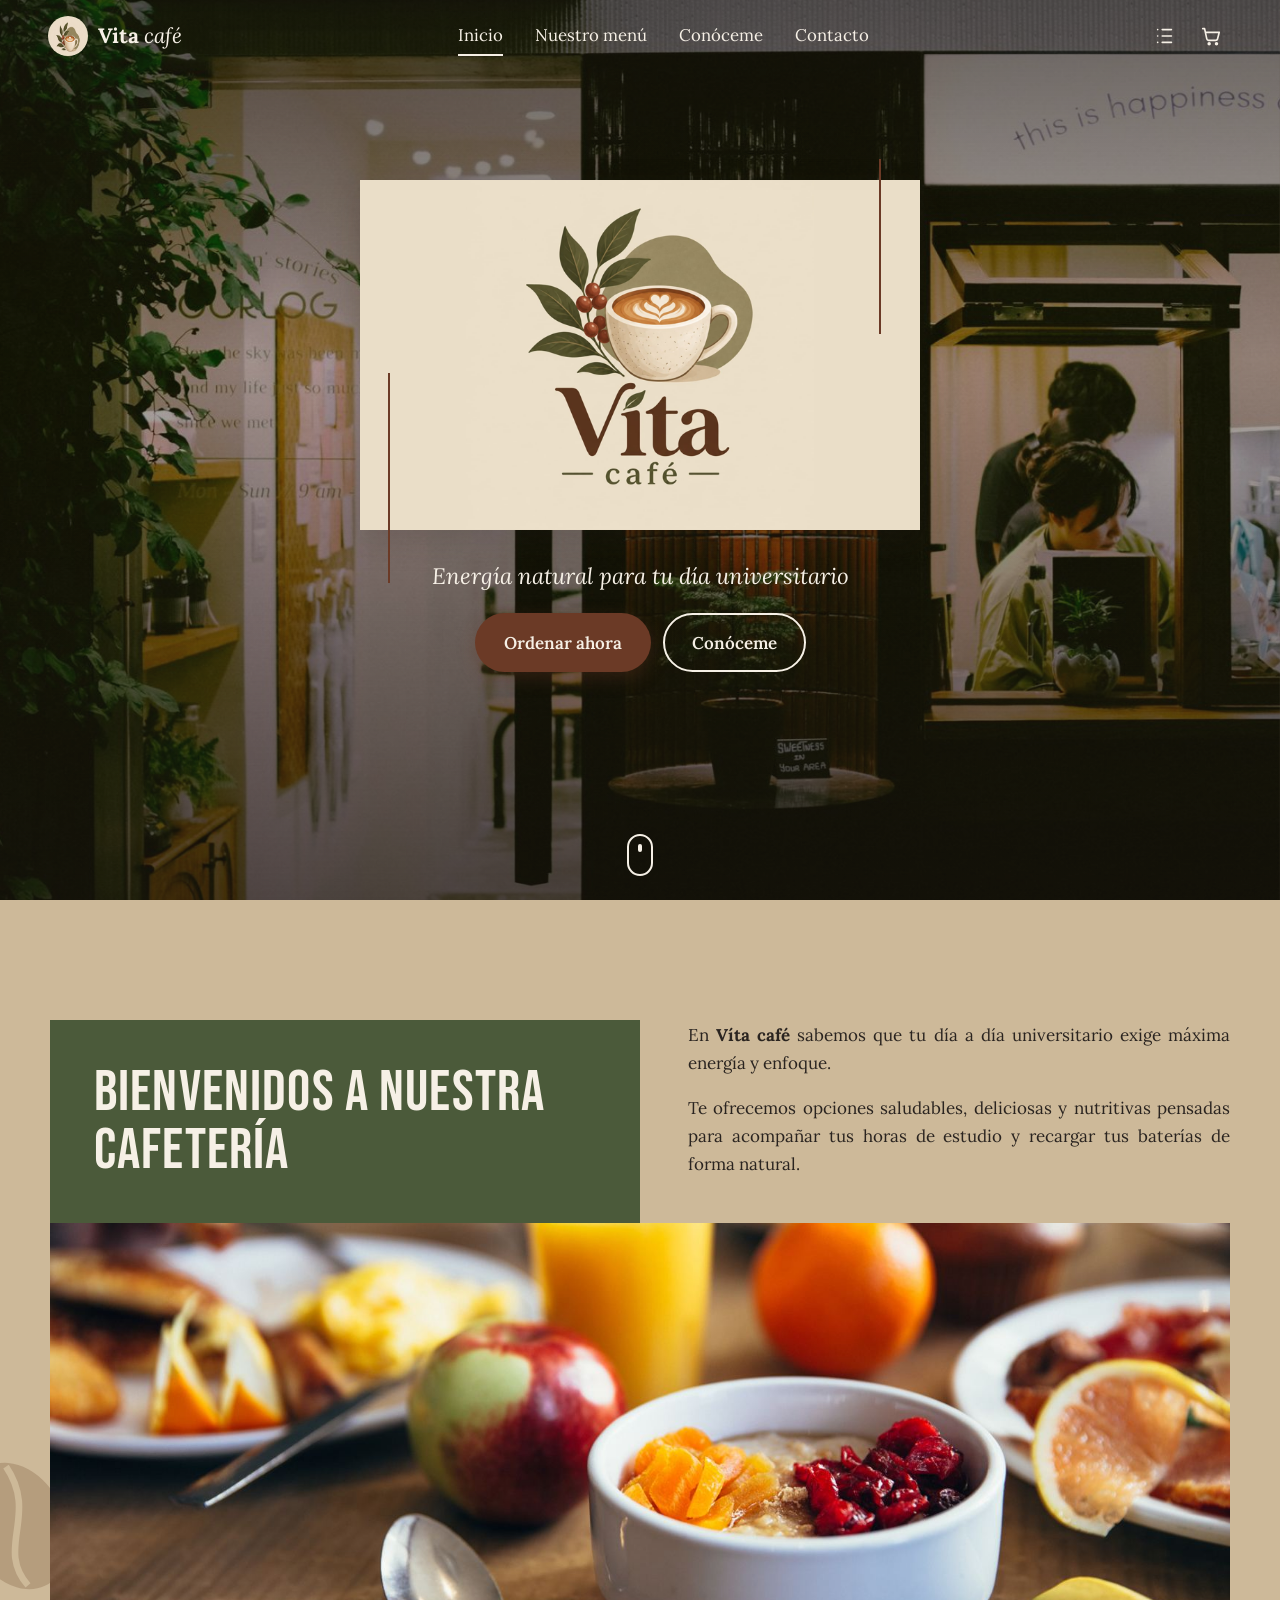
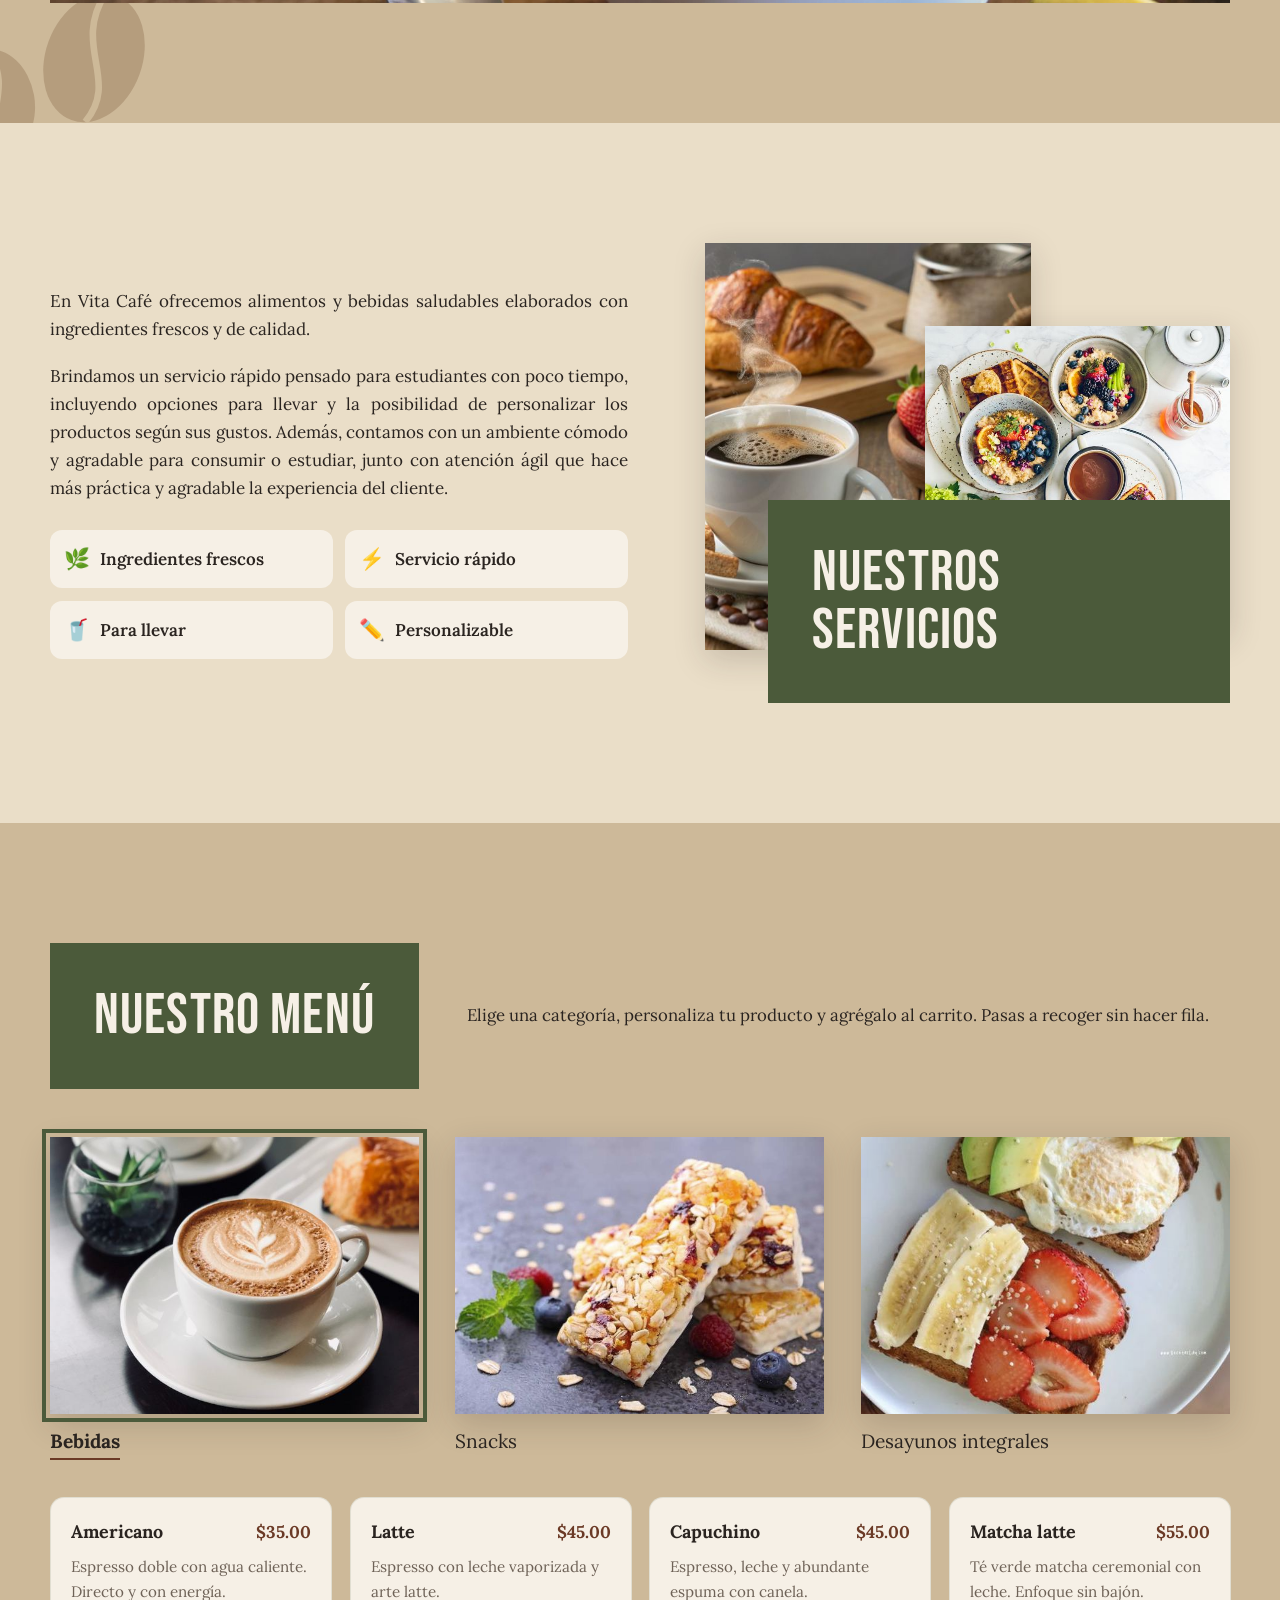
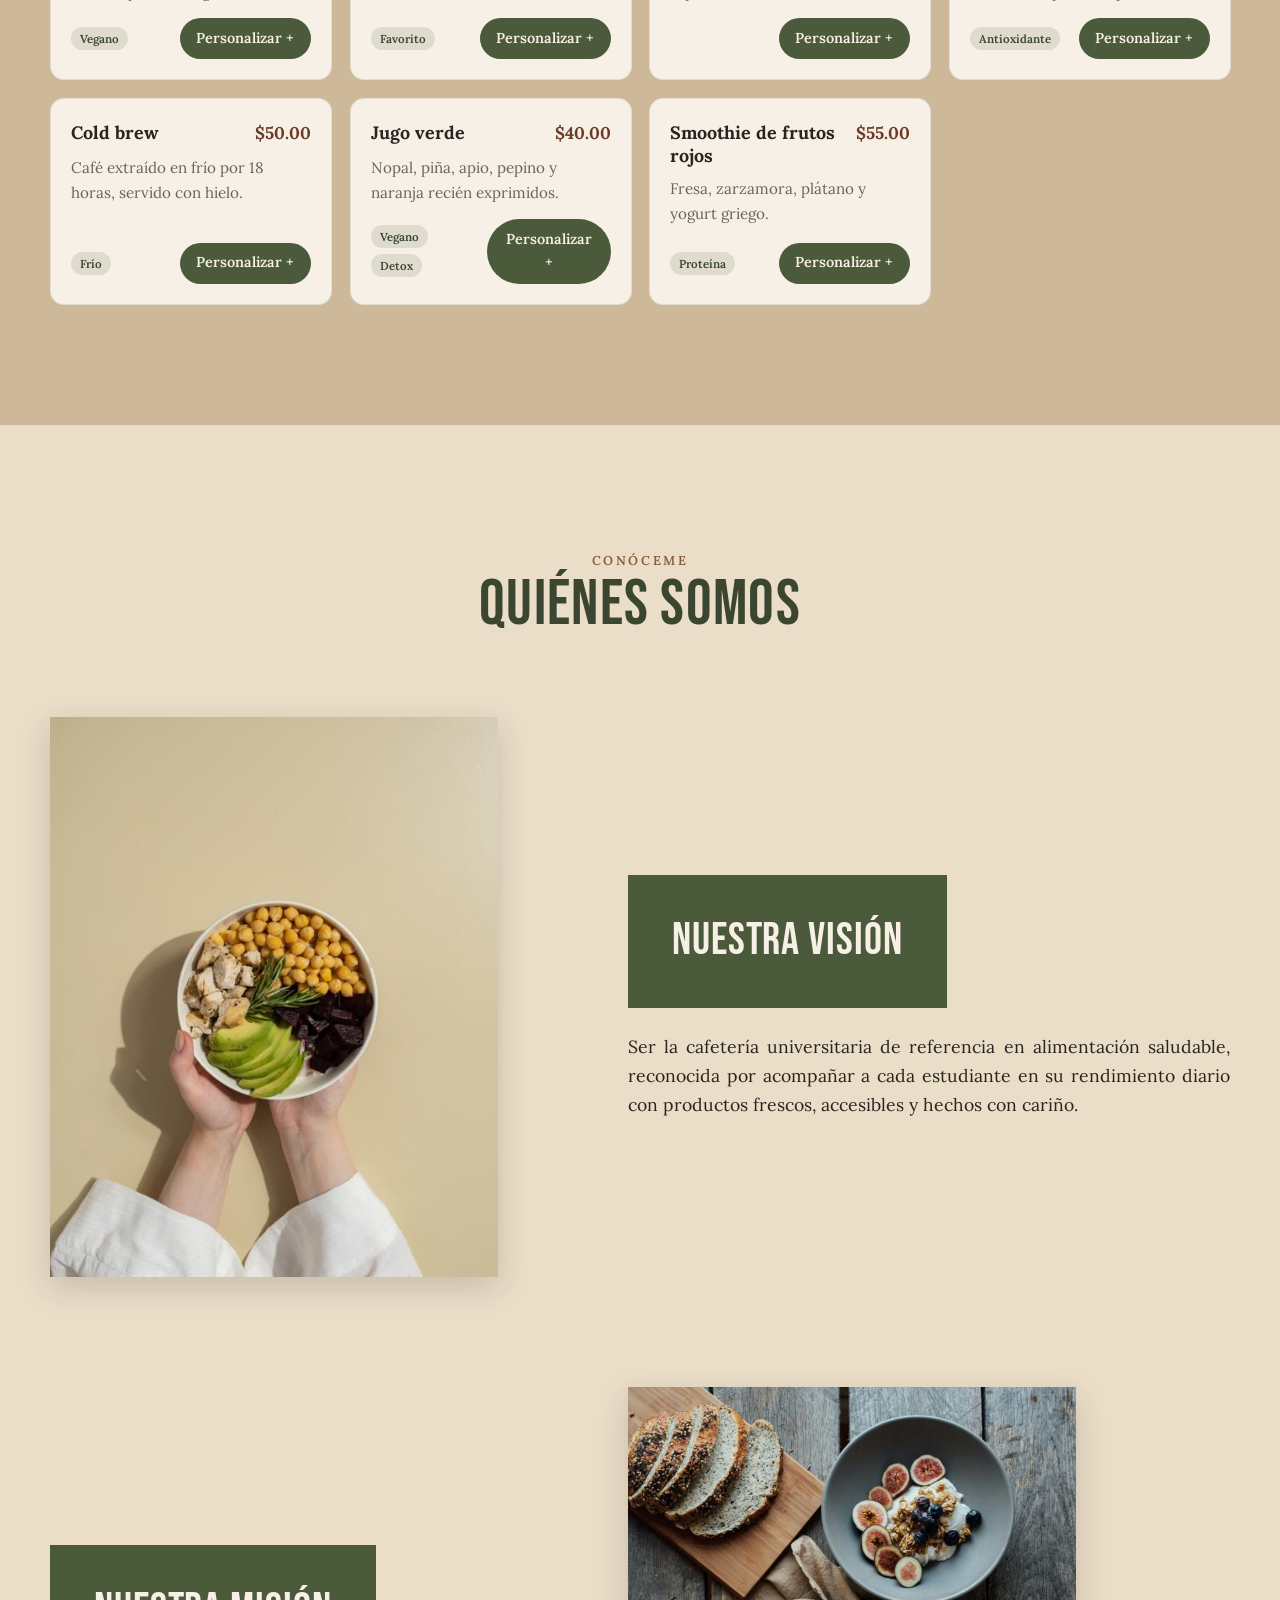
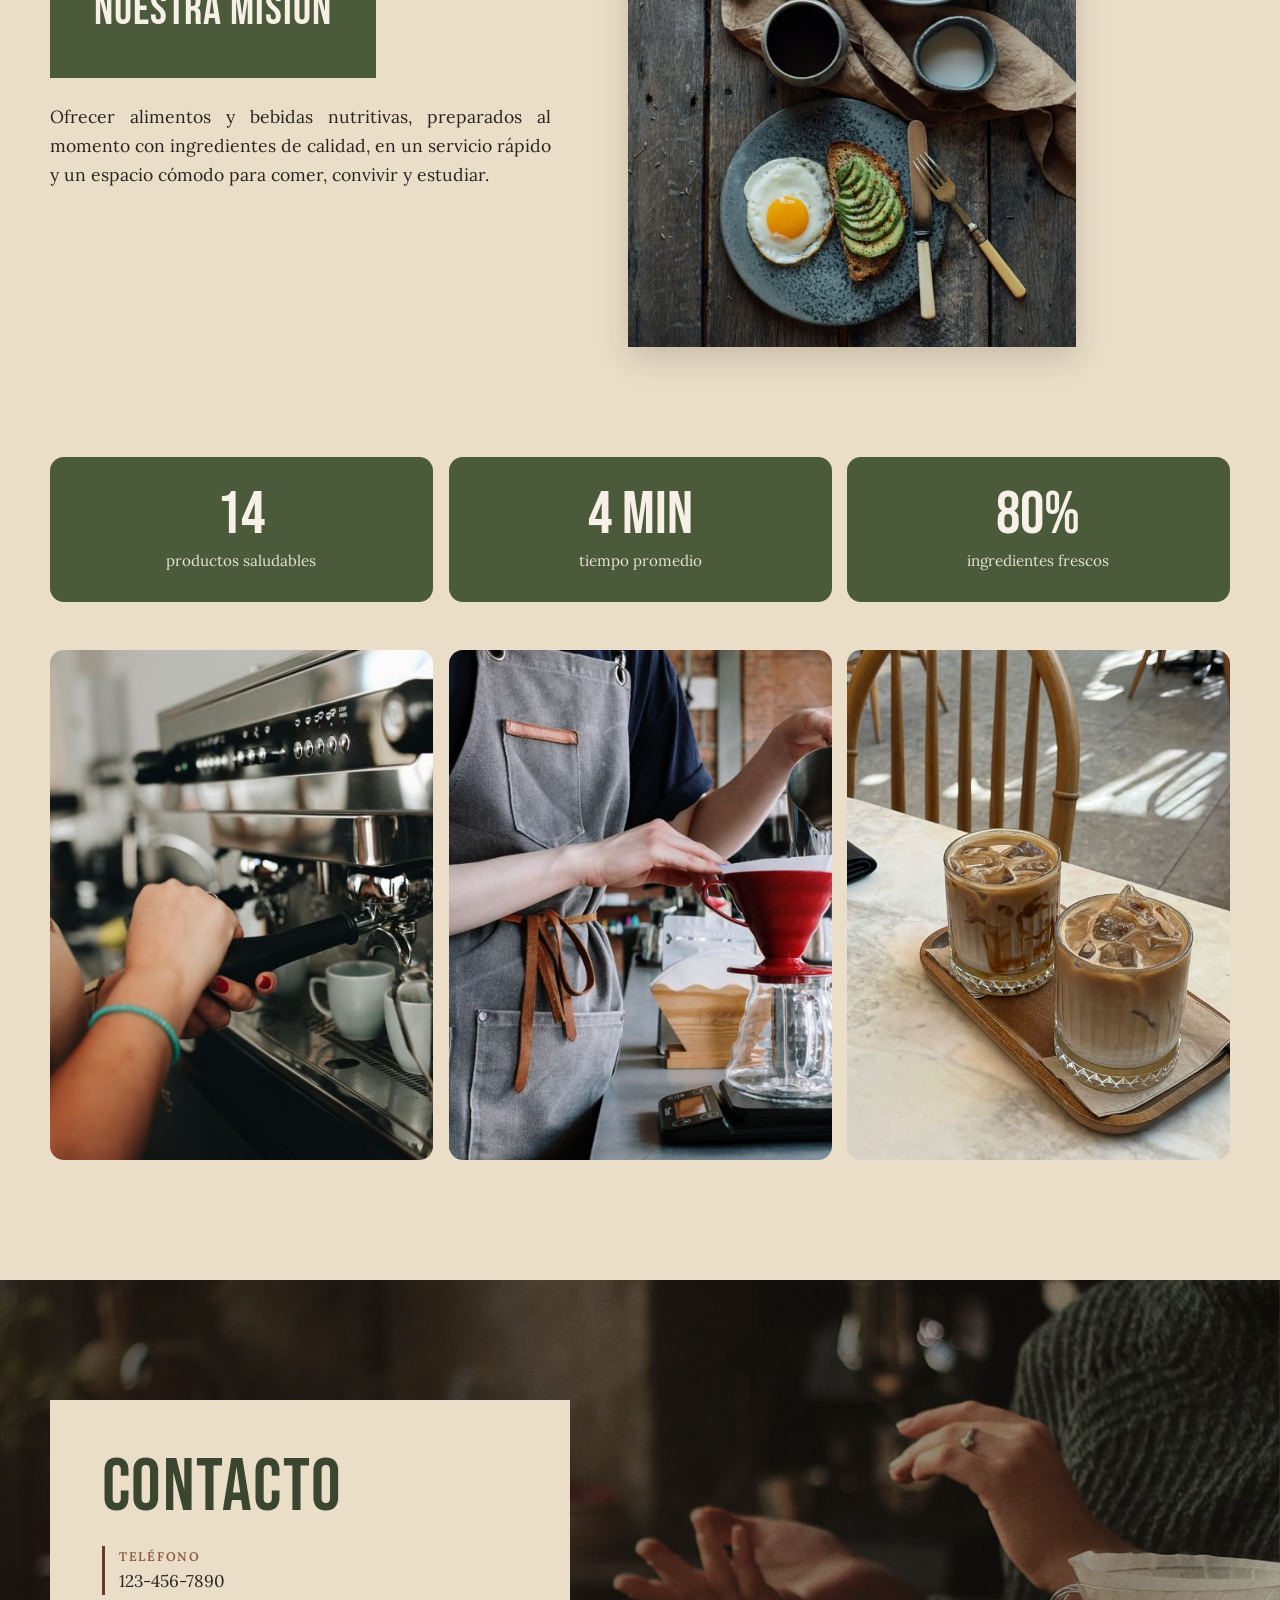
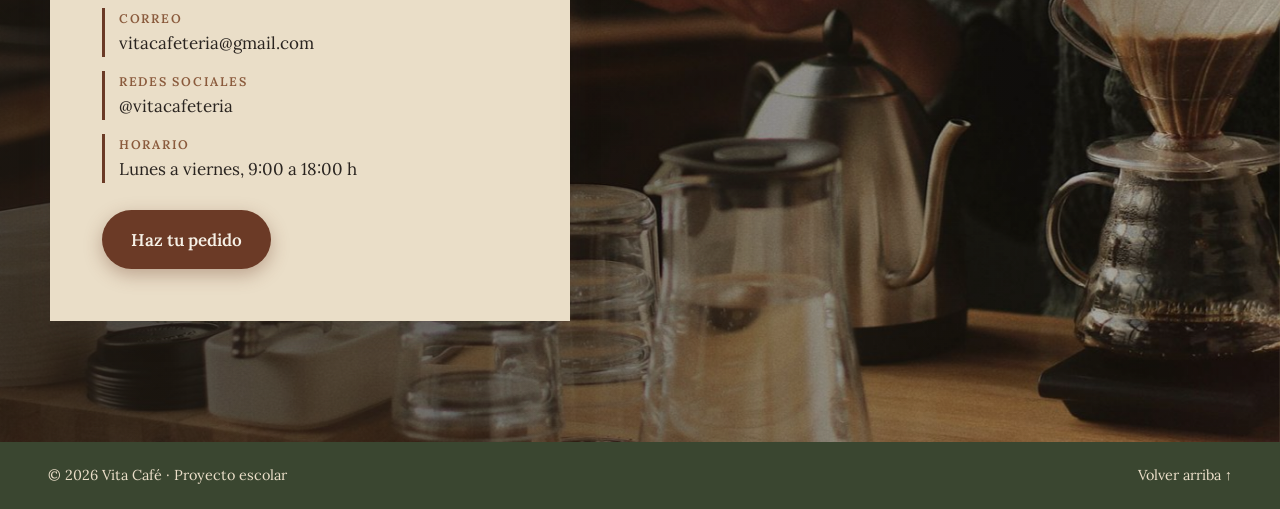
==== commit b1f79ecc: "Rediseña el ticket del pedido con forma de boleto Co-Authored-By: Claude Opus 5.5 <noreply@anthropic" ====
--- a/index.html
+++ b/index.html
@@ -260,8 +260,8 @@
   </dialog>
 
   <!-- Ticket -->
-  <dialog class="modal" id="modal-ticket">
-    <div class="modal__inner ticket" id="ticket"></div>
+  <dialog class="modal modal--ticket" id="modal-ticket" aria-label="Ticket de tu pedido">
+    <div class="ticket" id="ticket"></div>
   </dialog>
 
   <!-- Toast -->
--- a/css/styles.css
+++ b/css/styles.css
@@ -361,13 +361,6 @@
 .summary__total { border-top: 1px dashed rgba(0, 0, 0, .15); padding-top: 8px; margin-top: 4px; font-weight: 700; font-size: 1.05rem; }
 .hint { margin: 0; font-size: .82rem; color: var(--muted); font-style: italic; }
 
-/* Ticket */
-.ticket__folio { text-align: center; background: var(--green); color: var(--cream); border-radius: 14px; padding: 18px; display: grid; gap: 2px; }
-.ticket__folio span { font-size: .8rem; letter-spacing: .2em; text-transform: uppercase; opacity: .8; }
-.ticket__folio strong { font-family: var(--font-title); font-weight: 400; font-size: 3.4rem; line-height: 1; letter-spacing: .06em; }
-.ticket__folio small { opacity: .9; }
-.ticket__actions { display: flex; flex-wrap: wrap; gap: 10px; justify-content: flex-end; }
-
 .stepper { list-style: none; margin: 0; padding: 0; display: grid; grid-template-columns: repeat(3, 1fr); position: relative; counter-reset: s; }
 .stepper li { position: relative; text-align: center; font-size: .8rem; color: var(--muted); padding-top: 38px; counter-increment: s; }
 .stepper li::before {
@@ -380,6 +373,154 @@
 .stepper li.done { color: var(--green-dark); font-weight: 600; }
 .stepper li.done::before { content: "✓"; background: var(--green); border-color: var(--green); color: var(--cream); animation: popIn .4s var(--ease); }
 .stepper li.done::after { background: var(--green); }
+
+/* =========================================================
+   TICKET (forma de boleto: bordes festoneados, muescas,
+   línea de corte, código de barras y talón)
+   ========================================================= */
+.modal--ticket {
+  background: transparent; box-shadow: none; border-radius: 0;
+  width: min(410px, calc(100% - 24px)); overflow-y: auto; overflow-x: hidden;
+  padding: 18px 4px 8px;
+}
+.modal--ticket[open] { animation: ticketIn .8s var(--ease); }
+@keyframes ticketIn {
+  from { opacity: 0; transform: translateY(-60px) rotate(-4deg); }
+  60%  { opacity: 1; transform: translateY(6px) rotate(1deg); }
+}
+
+.tk {
+  --r: 15px;            /* tamaño de las muescas laterales */
+  --paper: #f4ecdd;
+  filter: drop-shadow(0 18px 30px rgba(0, 0, 0, .35));
+  color: var(--ink);
+}
+.tk__main, .tk__stub {
+  position: relative;
+  background:
+    url("data:image/svg+xml,%3Csvg xmlns='http://www.w3.org/2000/svg' width='160' height='160'%3E%3Cfilter id='n'%3E%3CfeTurbulence type='fractalNoise' baseFrequency='.9' numOctaves='2' stitchTiles='stitch'/%3E%3CfeColorMatrix values='0 0 0 0 .4 0 0 0 0 .3 0 0 0 0 .2 0 0 0 .09 0'/%3E%3C/filter%3E%3Crect width='100%25' height='100%25' filter='url(%23n)'/%3E%3C/svg%3E"),
+    radial-gradient(120% 60% at 100% 0, rgba(205, 185, 153, .55), transparent 60%),
+    var(--paper);
+}
+/* Parte principal: festón arriba + muescas abajo */
+.tk__main {
+  padding: 34px 26px 26px;
+  -webkit-mask:
+    radial-gradient(circle 9px at 50% 0, #0000 96%, #000) 0 0 / 30px 100% repeat-x,
+    radial-gradient(circle var(--r) at 0 100%, #0000 96%, #000),
+    radial-gradient(circle var(--r) at 100% 100%, #0000 96%, #000);
+  mask:
+    radial-gradient(circle 9px at 50% 0, #0000 96%, #000) 0 0 / 30px 100% repeat-x,
+    radial-gradient(circle var(--r) at 0 100%, #0000 96%, #000),
+    radial-gradient(circle var(--r) at 100% 100%, #0000 96%, #000);
+  -webkit-mask-composite: source-in;
+  mask-composite: intersect;
+}
+/* Talón: muescas arriba + festón abajo */
+.tk__stub {
+  padding: 22px 26px 34px;
+  display: grid; gap: 12px; justify-items: center;
+  -webkit-mask:
+    radial-gradient(circle 9px at 50% 100%, #0000 96%, #000) 0 0 / 30px 100% repeat-x,
+    radial-gradient(circle var(--r) at 0 0, #0000 96%, #000),
+    radial-gradient(circle var(--r) at 100% 0, #0000 96%, #000);
+  mask:
+    radial-gradient(circle 9px at 50% 100%, #0000 96%, #000) 0 0 / 30px 100% repeat-x,
+    radial-gradient(circle var(--r) at 0 0, #0000 96%, #000),
+    radial-gradient(circle var(--r) at 100% 0, #0000 96%, #000);
+  -webkit-mask-composite: source-in;
+  mask-composite: intersect;
+}
+/* Línea punteada de corte */
+.tk__stub::before {
+  content: ""; position: absolute; top: 0; left: calc(var(--r) + 8px); right: calc(var(--r) + 8px);
+  border-top: 2px dashed rgba(42, 36, 32, .35);
+}
+
+.tk__top { display: flex; justify-content: space-between; align-items: flex-start; gap: 16px; }
+.tk__brand {
+  display: inline-block; background: var(--green); color: var(--cream);
+  font-family: var(--font-title); font-size: 1.9rem; line-height: 1; letter-spacing: .06em;
+  padding: 8px 12px 5px; text-transform: uppercase;
+}
+.tk__kicker {
+  display: flex; align-items: center; gap: 8px; margin-top: 18px;
+  font-size: .72rem; letter-spacing: .18em; text-transform: uppercase; font-weight: 600;
+}
+.tk__kicker::after { content: ""; width: 70px; height: 1px; background: currentColor; }
+
+.tk__vcode {
+  display: flex; gap: 6px; align-items: stretch;
+  background: var(--white); padding: 8px 6px; margin-top: -34px; height: 136px;
+}
+.tk__vcode span {
+  writing-mode: vertical-rl; font-family: ui-monospace, "SFMono-Regular", Menlo, monospace;
+  font-size: .72rem; letter-spacing: .12em;
+}
+.barcode { display: block; width: 100%; height: 56px; fill: var(--ink); }
+.barcode--v { width: 44px; height: 100%; }
+
+.tk__headline { display: flex; justify-content: space-between; align-items: flex-end; gap: 10px; margin-top: 10px; padding-bottom: 12px; border-bottom: 2px solid var(--ink); }
+.tk__headline h2 { font-size: clamp(3.2rem, 15vw, 4.2rem); line-height: .86; color: var(--ink); text-transform: uppercase; }
+.tk__day { font-family: var(--font-title); font-size: 1.6rem; color: var(--brown); white-space: nowrap; }
+.tk__motto {
+  margin: 0; padding: 10px 0; border-bottom: 2px solid var(--ink);
+  font-size: .72rem; letter-spacing: .14em; text-transform: uppercase;
+}
+
+.tk__folio {
+  font-family: var(--font-title); font-size: 3rem; line-height: 1; color: var(--green-dark);
+  margin: 16px 0 10px; display: flex; align-items: baseline; gap: 10px;
+}
+.tk__folio small { font-family: var(--font-body); font-size: .78rem; letter-spacing: .18em; text-transform: uppercase; color: var(--brown-soft); font-weight: 600; }
+
+.tk__items { list-style: none; margin: 0; padding: 0; display: grid; gap: 8px; font-size: .92rem; }
+.tk__items li { display: flex; align-items: baseline; gap: 6px; }
+.tk__items small { display: block; color: var(--muted); font-size: .76rem; line-height: 1.3; }
+.tk__items i { flex: 1; border-bottom: 2px dotted rgba(42, 36, 32, .3); transform: translateY(-4px); min-width: 16px; }
+.tk__items b { white-space: nowrap; }
+.tk__total {
+  display: flex; justify-content: space-between; align-items: baseline;
+  margin: 12px 0 18px; padding-top: 10px; border-top: 2px solid var(--ink);
+}
+.tk__total span { font-size: .78rem; letter-spacing: .18em; text-transform: uppercase; font-weight: 700; }
+.tk__total strong { font-family: var(--font-title); font-weight: 400; font-size: 2.2rem; line-height: 1; color: var(--brown); }
+
+.tk .stepper li:not(.done)::before { background: var(--paper); }
+.tk .stepper li { font-size: .72rem; }
+
+.tk__data { display: grid; grid-template-columns: 1fr 1fr; gap: 12px 18px; margin: 20px 0 0; }
+.tk__data div:nth-child(even) { text-align: right; }
+.tk__data dt { font-weight: 700; font-size: 1rem; line-height: 1.1; }
+.tk__data dd { margin: 0; font-size: .72rem; letter-spacing: .12em; text-transform: uppercase; color: var(--muted); }
+
+/* Sello que aparece cuando el pedido está listo */
+.tk__stamp {
+  position: absolute; left: 50%; bottom: 34px;
+  font-family: var(--font-title); font-size: 2.6rem; line-height: 1; letter-spacing: .08em;
+  color: var(--brown); border: 4px double var(--brown); border-radius: 10px; padding: 6px 14px 2px;
+  transform: translateX(-50%) rotate(-14deg) scale(2.2); opacity: 0; pointer-events: none; mix-blend-mode: multiply;
+  transition: opacity .25s, transform .45s cubic-bezier(.3, 1.6, .5, 1);
+}
+.tk__stamp.is-on { opacity: .8; transform: translateX(-50%) rotate(-14deg) scale(1); }
+
+.tk__thanks {
+  width: 100%; padding: 14px 0; display: grid; place-items: center;
+  border: 2px solid var(--ink);
+  background-image:
+    linear-gradient(rgba(42, 36, 32, .22) 1px, transparent 1px),
+    linear-gradient(90deg, rgba(42, 36, 32, .22) 1px, transparent 1px);
+  background-size: 16px 16px;
+}
+.tk__thanks span {
+  font-family: var(--font-title); font-size: 2.6rem; line-height: 1; letter-spacing: .06em; color: var(--green-dark);
+  background: var(--paper); border: 3px solid var(--ink); border-radius: 50%; padding: 12px 34px 6px;
+}
+.tk__note { margin: -4px 0 0; font-family: ui-monospace, Menlo, monospace; font-size: .72rem; letter-spacing: .1em; text-transform: uppercase; }
+
+.tk-actions { display: flex; flex-wrap: wrap; gap: 10px; justify-content: center; margin-top: 18px; }
+.btn--ghost-light { border-color: var(--cream); color: var(--cream); background: rgba(0, 0, 0, .25); }
+.btn--ghost-light:hover { background: var(--cream); color: var(--ink); }
 
 /* Toast */
 .toast {
@@ -460,5 +601,5 @@
   .gallery img:last-child { display: none; }
   .services__title { left: 0; }
   .modal__inner { padding: 20px; }
-  .ticket__actions .btn { flex: 1; }
-}
+  .tk-actions .btn { flex: 1; }
+}
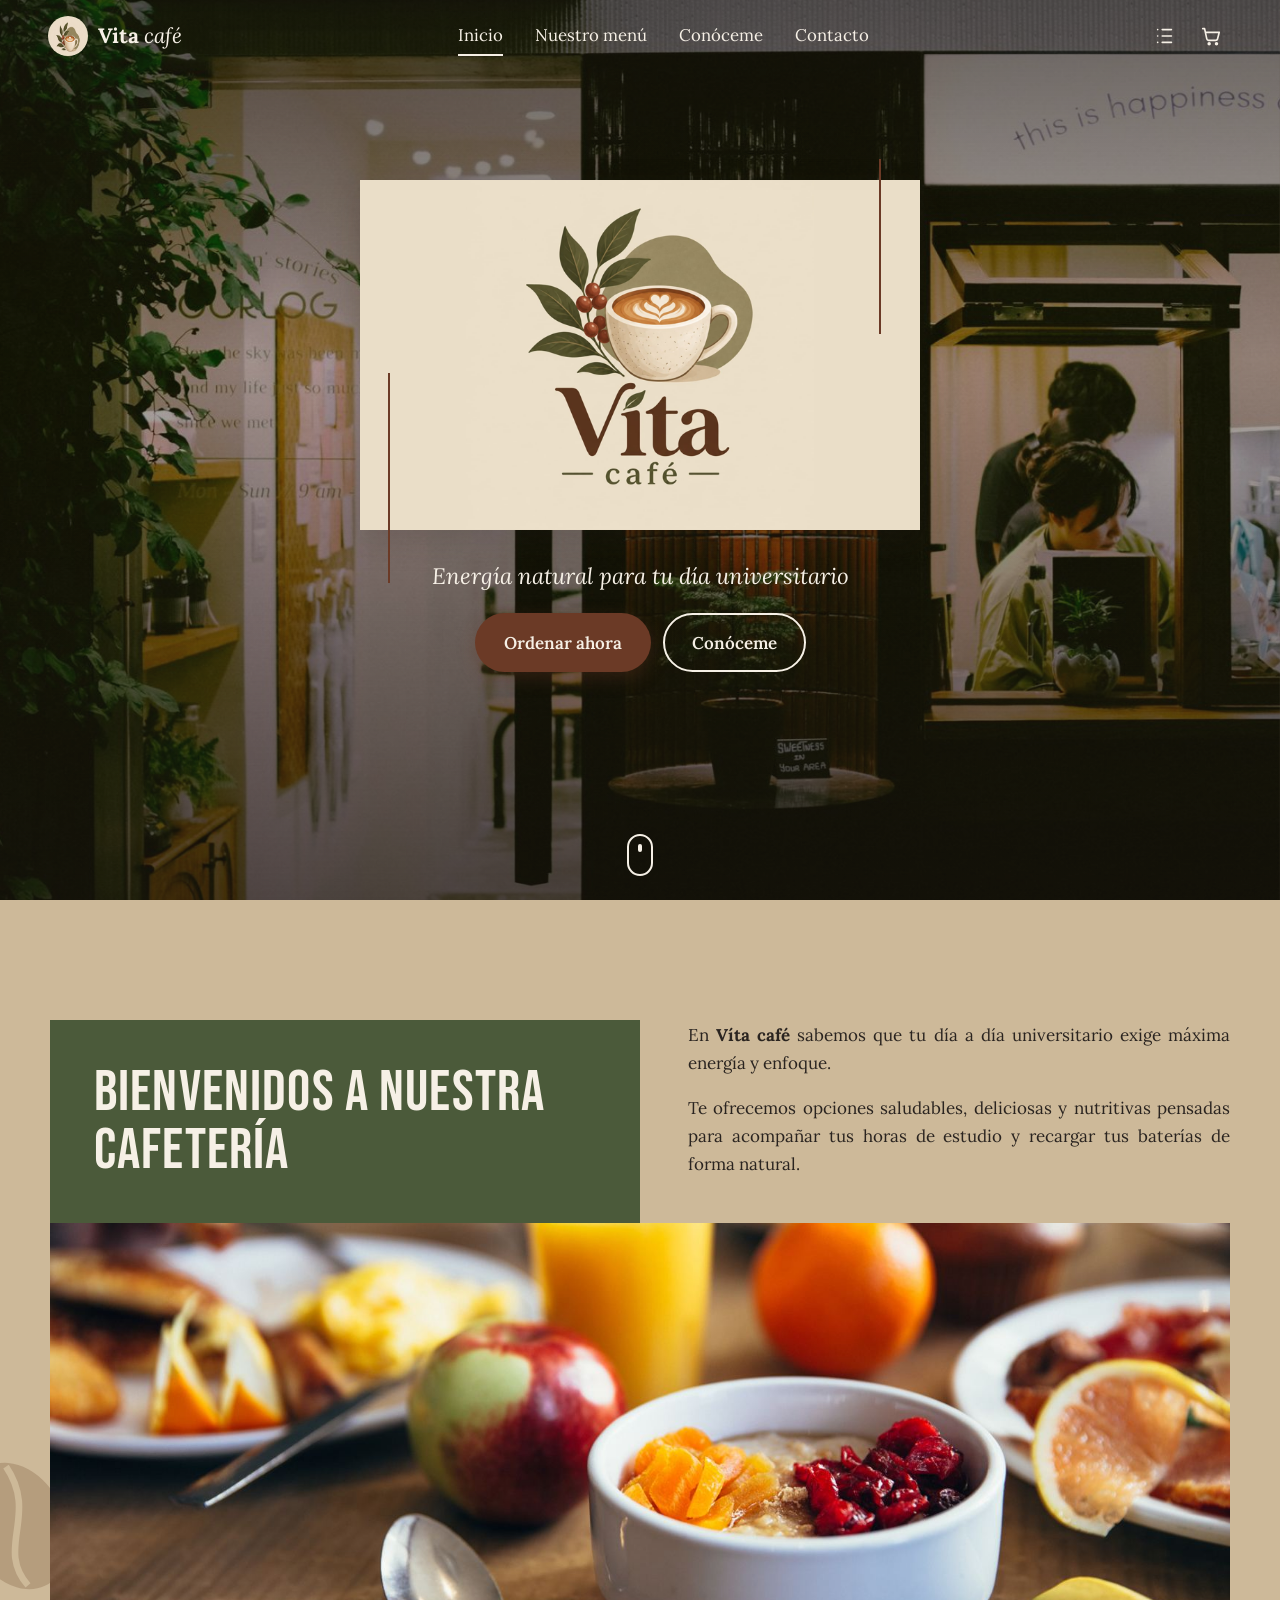
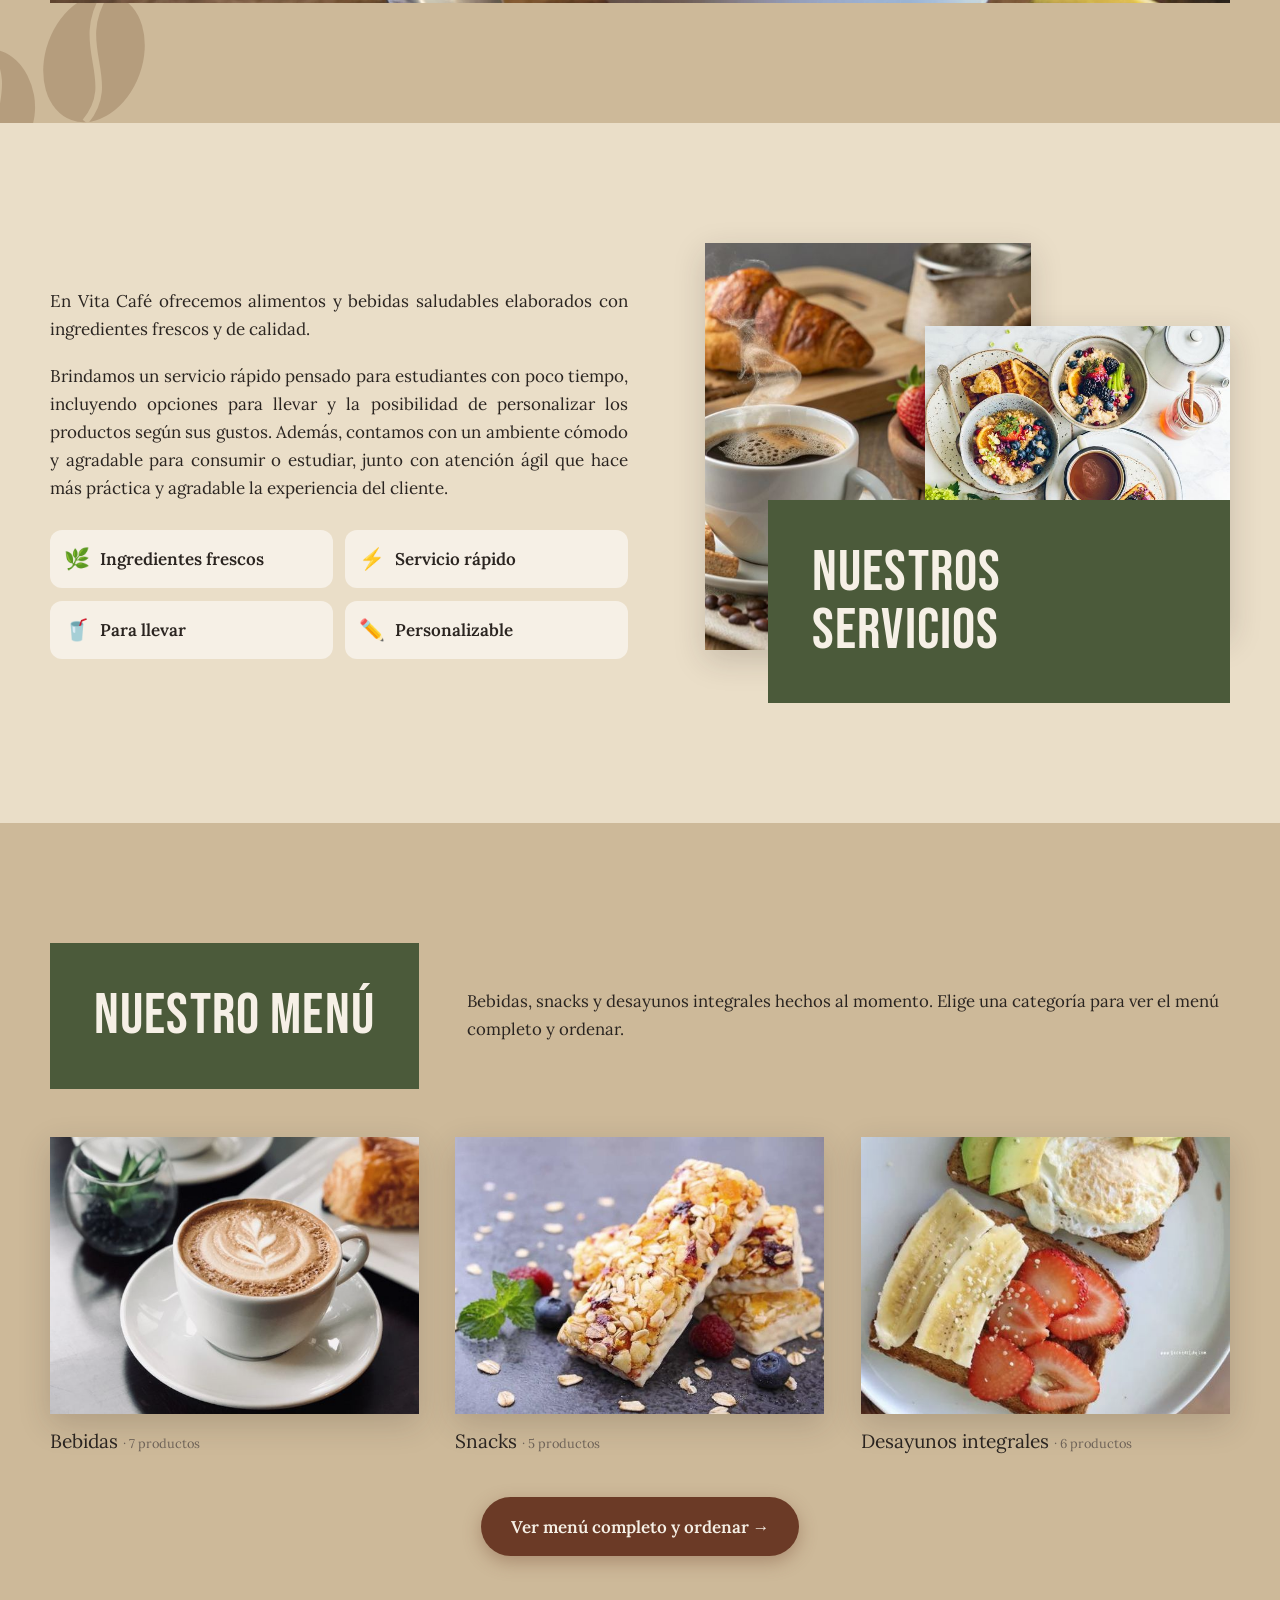
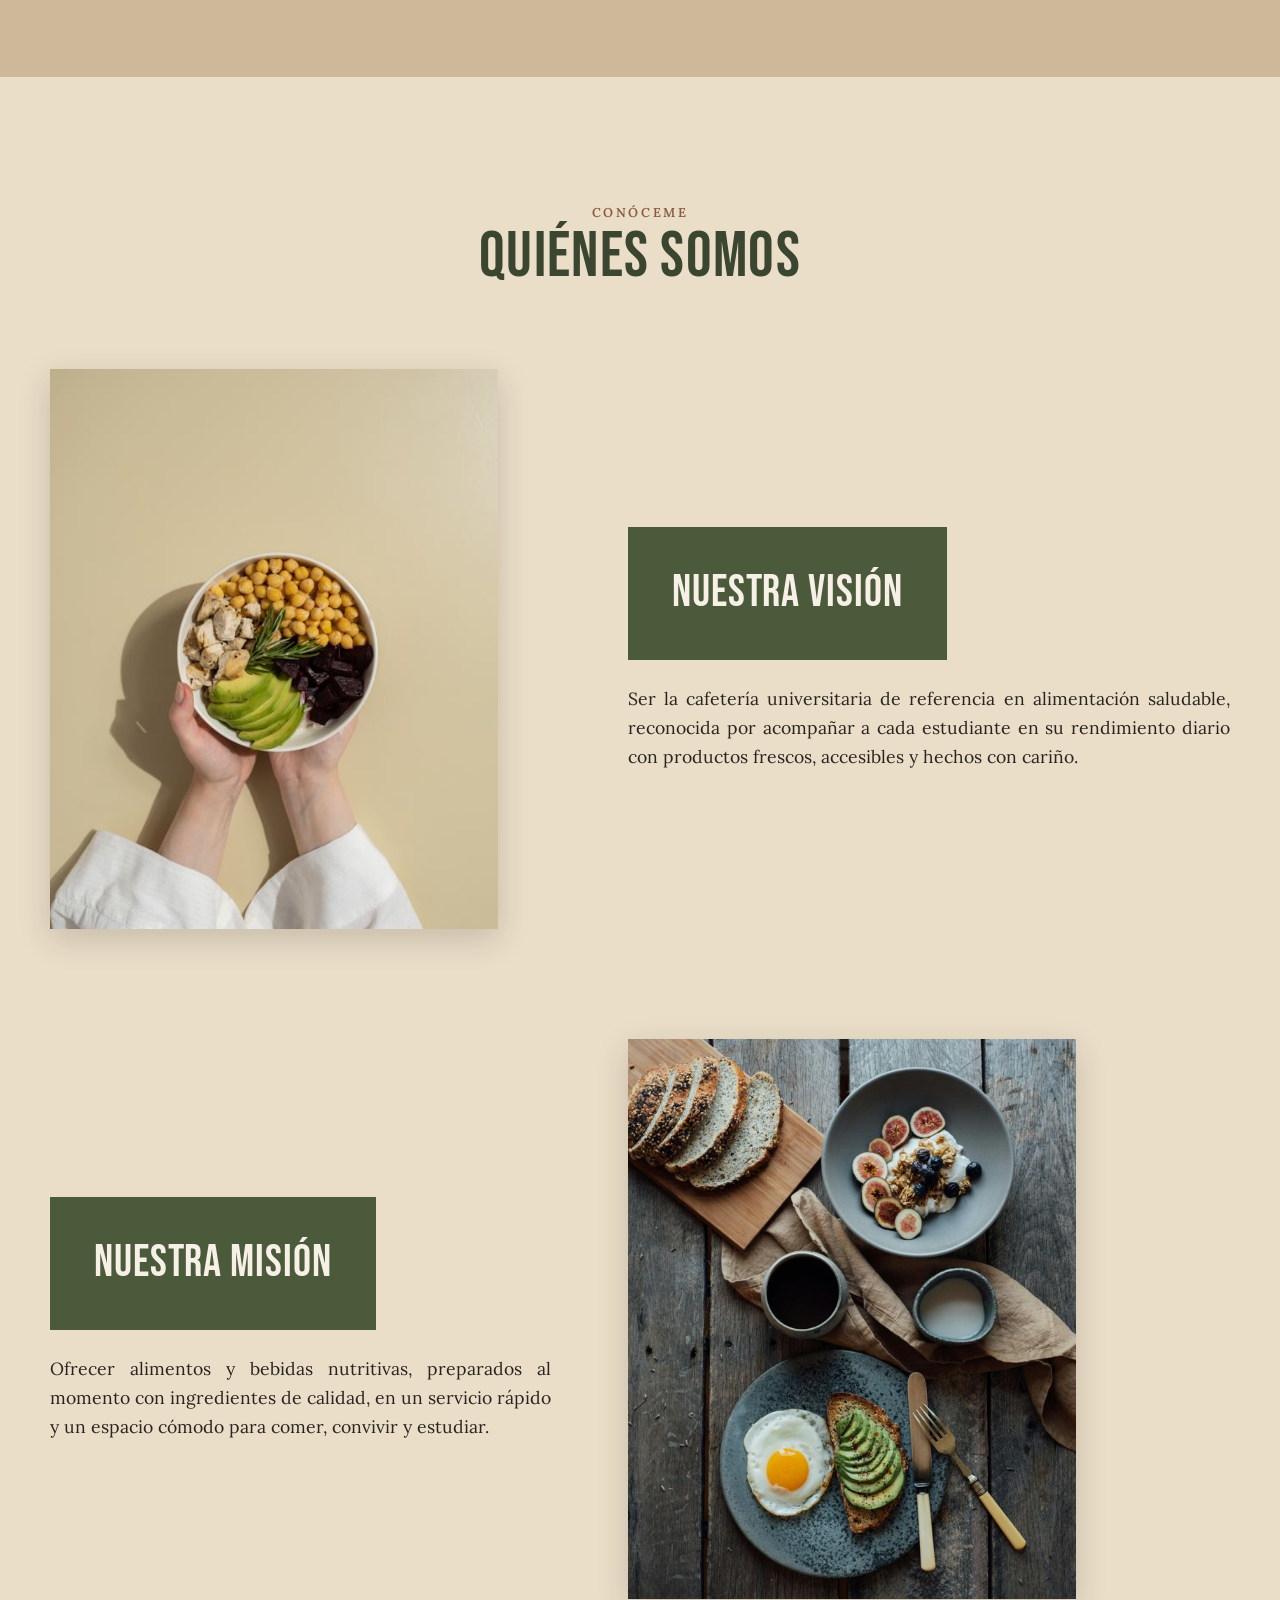
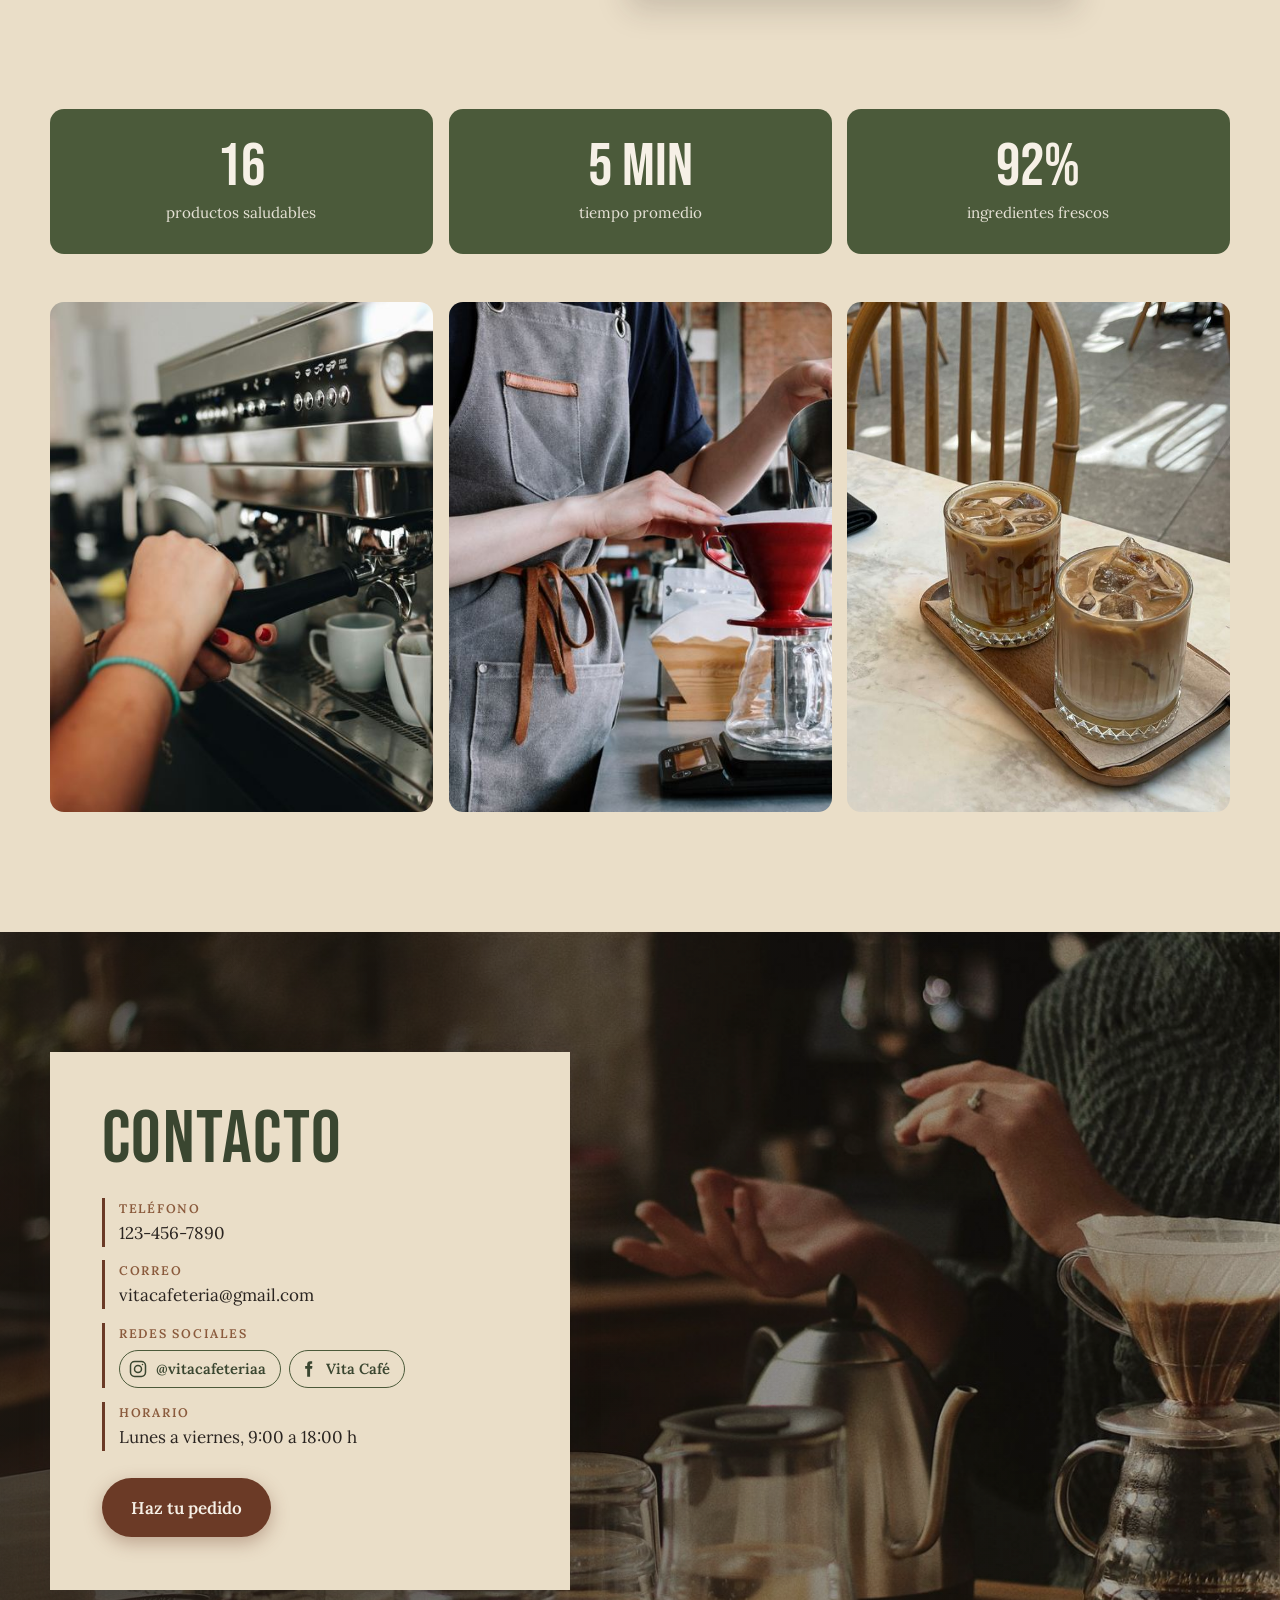
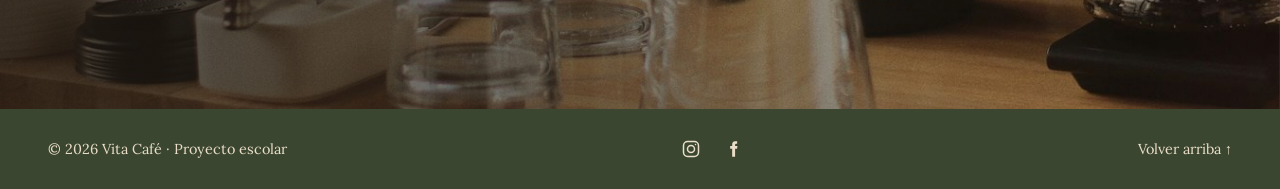
==== commit de7001f5: "Separa el menú en menu.html y agrega Instagram y Facebook en contacto Co-Authored-By: Claude Opus 5." ====
--- a/index.html
+++ b/index.html
@@ -25,7 +25,7 @@
 
     <nav class="navbar__menu" id="menu-principal" aria-label="Principal">
       <a href="#inicio" class="nav-link">Inicio</a>
-      <a href="#menu" class="nav-link">Nuestro menú</a>
+      <a href="menu.html" class="nav-link">Nuestro menú</a>
       <a href="#conoceme" class="nav-link">Conóceme</a>
       <a href="#contacto" class="nav-link">Contacto</a>
     </nav>
@@ -58,7 +58,7 @@
         <div class="hero__text" data-anim="fade-up" data-delay="300">
           <p class="hero__tagline">Energía natural para tu día universitario</p>
           <div class="hero__cta">
-            <a href="#menu" class="btn btn--primary">Ordenar ahora</a>
+            <a href="menu.html" class="btn btn--primary">Ordenar ahora</a>
             <a href="#conoceme" class="btn btn--ghost">Conóceme</a>
           </div>
         </div>
@@ -106,21 +106,19 @@
       </div>
     </section>
 
-    <!-- ============ MENÚ ============ -->
+    <!-- ============ MENÚ (vista previa: el menú completo está en menu.html) ============ -->
     <section id="menu" class="section menu">
       <div class="container">
         <div class="menu__head">
           <div class="block-green menu__title" data-anim="fade-right">
             <h2>Nuestro menú</h2>
           </div>
-          <p class="menu__intro" data-anim="fade-left">Elige una categoría, personaliza tu producto y agrégalo al carrito. Pasas a recoger sin hacer fila.</p>
-        </div>
-
-        <!-- Tarjetas de categoría (como en el diseño) que también filtran -->
-        <div class="categories" role="tablist" aria-label="Categorías del menú" id="categorias"></div>
-
-        <!-- Productos (se generan con JS desde data/menu.json) -->
-        <div class="products" id="productos" aria-live="polite"></div>
+          <p class="menu__intro" data-anim="fade-left">Bebidas, snacks y desayunos integrales hechos al momento. Elige una categoría para ver el menú completo y ordenar.</p>
+        </div>
+        <div class="categories" id="categorias-preview"></div>
+        <div class="menu__cta" data-anim="fade-up">
+          <a href="menu.html" class="btn btn--primary">Ver menú completo y ordenar →</a>
+        </div>
       </div>
     </section>
 
@@ -176,10 +174,15 @@
           <ul class="contact__list" data-stagger>
             <li data-anim="fade-right"><span>Teléfono</span><a href="tel:1234567890">123-456-7890</a></li>
             <li data-anim="fade-right"><span>Correo</span><a href="mailto:vitacafeteria@gmail.com">vitacafeteria@gmail.com</a></li>
-            <li data-anim="fade-right"><span>Redes sociales</span>@vitacafeteria</li>
+            <li data-anim="fade-right"><span>Redes sociales</span>
+              <div class="socials">
+                <a href="https://www.instagram.com/vitacafeteriaa/" target="_blank" rel="noopener" class="social"><svg viewBox="0 0 24 24" aria-hidden="true"><rect x="3" y="3" width="18" height="18" rx="5"/><circle cx="12" cy="12" r="4.2"/><circle cx="17.4" cy="6.6" r=".9" class="fill"/></svg>@vitacafeteriaa</a>
+                <a href="https://www.facebook.com/share/18rD4MbPMP/" target="_blank" rel="noopener" class="social"><svg viewBox="0 0 24 24" aria-hidden="true"><path d="M14.5 8.5V7c0-.8.5-1.2 1.2-1.2H17V2.6h-2.4C11.9 2.6 11 4.4 11 6.8v1.7H8.6v3.3H11v9.6h3.5v-9.6h2.4l.4-3.3z"/></svg>Vita Café</a>
+              </div>
+            </li>
             <li data-anim="fade-right"><span>Horario</span>Lunes a viernes, 9:00 a 18:00 h</li>
           </ul>
-          <a href="#menu" class="btn btn--primary" data-anim="fade-up">Haz tu pedido</a>
+          <a href="menu.html" class="btn btn--primary" data-anim="fade-up">Haz tu pedido</a>
         </div>
       </div>
     </section>
@@ -187,6 +190,10 @@
 
   <footer class="footer">
     <p>© <span id="anio"></span> Vita Café · Proyecto escolar</p>
+    <div class="footer__social">
+      <a href="https://www.instagram.com/vitacafeteriaa/" target="_blank" rel="noopener" aria-label="Instagram de Vita Café"><svg viewBox="0 0 24 24" aria-hidden="true"><rect x="3" y="3" width="18" height="18" rx="5"/><circle cx="12" cy="12" r="4.2"/><circle cx="17.4" cy="6.6" r=".9" class="fill"/></svg></a>
+      <a href="https://www.facebook.com/share/18rD4MbPMP/" target="_blank" rel="noopener" aria-label="Facebook de Vita Café"><svg viewBox="0 0 24 24" aria-hidden="true"><path d="M14.5 8.5V7c0-.8.5-1.2 1.2-1.2H17V2.6h-2.4C11.9 2.6 11 4.4 11 6.8v1.7H8.6v3.3H11v9.6h3.5v-9.6h2.4l.4-3.3z"/></svg></a>
+    </div>
     <a href="#inicio" class="footer__top">Volver arriba ↑</a>
   </footer>
 
--- a/css/styles.css
+++ b/css/styles.css
@@ -231,6 +231,36 @@
 .menu-error code { background: var(--beige-light); padding: 1px 6px; border-radius: 4px; }
 .tags { display: flex; flex-wrap: wrap; gap: 6px; }
 .tag { font-size: .72rem; padding: 2px 9px; border-radius: 999px; background: rgba(75, 90, 58, .13); color: var(--green-dark); font-weight: 600; }
+
+/* Vista previa del menú (index) */
+a.category { text-decoration: none; color: inherit; }
+.category__name small { font-size: .8rem; color: var(--muted); font-weight: 400; }
+.menu__cta { display: flex; justify-content: center; }
+.menu--page { padding-top: clamp(40px, 6vw, 72px); }
+
+/* Encabezado de menu.html */
+.page-hero { min-height: 52svh; display: grid; align-items: end; overflow: hidden; padding: calc(var(--nav-h) + 48px) 0 56px; }
+.page-hero__bg { position: absolute; inset: -12% 0; background-size: cover; background-position: center; will-change: transform; }
+.page-hero__content { position: relative; z-index: 1; color: var(--cream); }
+.page-hero h1 { font-size: clamp(3.6rem, 11vw, 7rem); margin: 8px 0 6px; }
+.page-hero p { margin: 0; font-size: clamp(1.05rem, 2.4vw, 1.3rem); font-style: italic; }
+.eyebrow--light { color: var(--beige); }
+
+/* Redes sociales */
+.socials { display: flex; flex-wrap: wrap; gap: 8px; margin-top: 6px; }
+.social {
+  display: inline-flex; align-items: center; gap: 8px; padding: 6px 14px 6px 8px;
+  border: 1.5px solid var(--green); border-radius: 999px; text-decoration: none !important;
+  font-weight: 600; font-size: .92rem; color: var(--green-dark);
+  transition: background .25s, color .25s, transform .25s var(--ease);
+}
+.social:hover { background: var(--green); color: var(--cream); transform: translateY(-2px); }
+.social svg, .footer__social svg { width: 20px; height: 20px; fill: none; stroke: currentColor; stroke-width: 1.8; stroke-linejoin: round; }
+.social svg path, .footer__social svg path, .social svg .fill, .footer__social svg .fill { fill: currentColor; stroke: none; }
+.footer { align-items: center; }
+.footer__social { display: flex; gap: 6px; }
+.footer__social a { display: grid; place-items: center; width: 36px; height: 36px; border-radius: 50%; color: var(--beige-light); transition: background .2s; }
+.footer__social a:hover { background: rgba(255, 255, 255, .12); }
 
 /* =========================================================
    CONÓCEME
